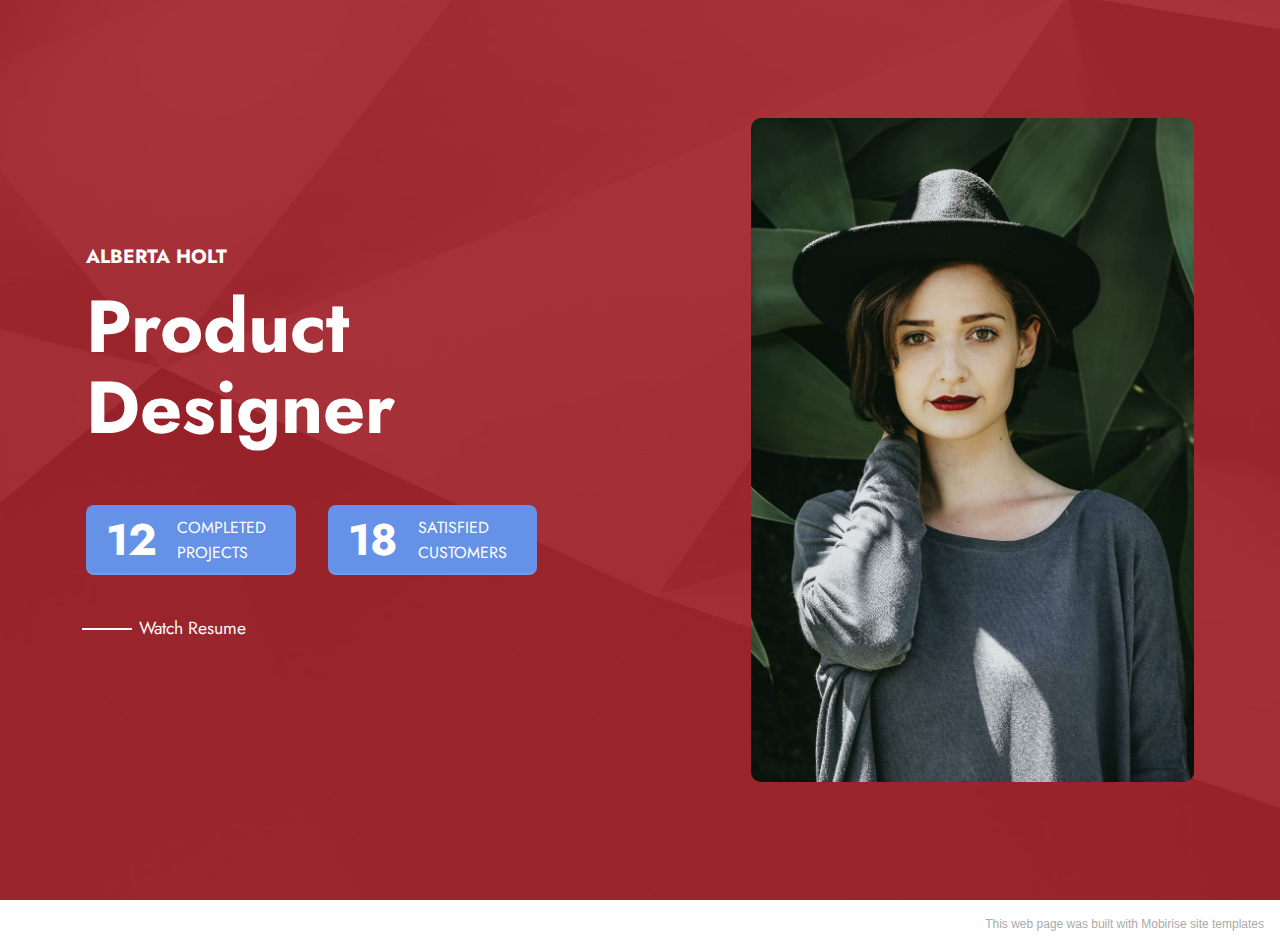
==== index.html @ bbb29922 "create github pages" ====
<!DOCTYPE html>
<html  >
<head>
  <!-- Site made with Mobirise Website Builder v5.5.8, https://mobirise.com -->
  <meta charset="UTF-8">
  <meta http-equiv="X-UA-Compatible" content="IE=edge">
  <meta name="generator" content="Mobirise v5.5.8, mobirise.com">
  <meta name="viewport" content="width=device-width, initial-scale=1, minimum-scale=1">
  <link rel="shortcut icon" href="assets/images/logo5.png" type="image/x-icon">
  <meta name="description" content="">
  
  
  <title>Overview</title>
  <link rel="stylesheet" href="assets/bootstrap/css/bootstrap.min.css">
  <link rel="stylesheet" href="assets/bootstrap/css/bootstrap-grid.min.css">
  <link rel="stylesheet" href="assets/bootstrap/css/bootstrap-reboot.min.css">
  <link rel="stylesheet" href="assets/theme/css/style.css">
  <link rel="preload" href="https://fonts.googleapis.com/css?family=Jost:100,200,300,400,500,600,700,800,900,100i,200i,300i,400i,500i,600i,700i,800i,900i&display=swap" as="style" onload="this.onload=null;this.rel='stylesheet'">
  <noscript><link rel="stylesheet" href="https://fonts.googleapis.com/css?family=Jost:100,200,300,400,500,600,700,800,900,100i,200i,300i,400i,500i,600i,700i,800i,900i&display=swap"></noscript>
  <link rel="preload" as="style" href="assets/mobirise/css/mbr-additional.css"><link rel="stylesheet" href="assets/mobirise/css/mbr-additional.css" type="text/css">
  
  
  
  

</head>
<body>
  
  <section data-bs-version="5.1" class="header1 cid-sUd265M8Ft mbr-fullscreen" id="header2-3">

    

    <div class="mbr-overlay" style="opacity: 0.8; background-color: rgb(154, 7, 18);"></div>

    <div class="container">
        <div class="row">
           
    
            <div class="col-12 col-sm-7">
                <h2 class="mbr-fonts-style mb-3 mbr-section-subtitle display-7"><strong>Alberta Holt</strong></h2>

                <h1 class="mbr-fonts-style mb-3 mbr-section-title display-1"><strong>Product<br>Designer</strong></h1>

                <div class="row">
                    <div class="col-9 col-lg-auto">
                        <div class="counter">
                            <p class="number mbr-text display-2"><strong>12</strong></p>
                            <p class="description mbr-text display-7">completed<br>projects</p>
                        </div>
                    </div>

                    <div class="col-12 col-lg-auto">
                        <div class="counter">
                            <p class="number mbr-text display-2" display-2=""><strong>18</strong></p>
                            <p class="description mbr-text display-4">Satisfied<br>customers</p>
                        </div>
                    </div>
                </div>

                <div class="row">
                    <div class="link mbr-link">                   
                        <p class="resume-link mbr-fonts-style display-4">
                            <span class="line"></span>
                            <a href="index.html" class="text-white">Watch Resume</a>
                        </p>
                    </div>
                </div>

            </div>
            

            <div class="col-12 col-md">
                <div>                    
                    <img class="w-100" src="assets/images/image1.jpg" alt="Mobirise">
                </div>
            </div>
        

        </div>
    </div>
</section><section style="background-color: #fff; font-family: -apple-system, BlinkMacSystemFont, 'Segoe UI', 'Roboto', 'Helvetica Neue', Arial, sans-serif; color:#aaa; font-size:12px; padding: 0; align-items: center; display: flex;"><a href="https://mobirise.site/z" style="flex: 1 1; height: 3rem; padding-left: 1rem;"></a><p style="flex: 0 0 auto; margin:0; padding-right:1rem;"><a href="https://mobirise.site/q" style="color:#aaa;">This web page</a> was built with Mobirise site templates</p></section><script src="assets/bootstrap/js/bootstrap.bundle.min.js"></script>  <script src="assets/smoothscroll/smooth-scroll.js"></script>  <script src="assets/ytplayer/index.js"></script>  <script src="assets/theme/js/script.js"></script>  
  
  

</body>
</html>
---- assets/theme/css/style.css ----
@charset "UTF-8";
section {
  background-color: #ffffff;
}

body {
  font-style: normal;
  line-height: 1.5;
  font-weight: 400;
  color: #232323;
  position: relative;
}

button {
  background-color: transparent;
  border-color: transparent;
}

section,
.container,
.container-fluid {
  position: relative;
  word-wrap: break-word;
}

a.mbr-iconfont:hover {
  text-decoration: none;
}

.article .lead p,
.article .lead ul,
.article .lead ol,
.article .lead pre,
.article .lead blockquote {
  margin-bottom: 0;
}

a {
  font-style: normal;
  font-weight: 400;
  cursor: pointer;
}
a, a:hover {
  text-decoration: none;
}

.mbr-section-title {
  font-style: normal;
  line-height: 1.3;
}

.mbr-section-subtitle {
  line-height: 1.3;
}

.mbr-text {
  font-style: normal;
  line-height: 1.7;
}

h1,
h2,
h3,
h4,
h5,
h6,
.display-1,
.display-2,
.display-4,
.display-5,
.display-7,
span,
p,
a {
  line-height: 1;
  word-break: break-word;
  word-wrap: break-word;
  font-weight: 400;
}

b,
strong {
  font-weight: bold;
}

input:-webkit-autofill, input:-webkit-autofill:hover, input:-webkit-autofill:focus, input:-webkit-autofill:active {
  transition-delay: 9999s;
  -webkit-transition-property: background-color, color;
  transition-property: background-color, color;
}

textarea[type=hidden] {
  display: none;
}

section {
  background-position: 50% 50%;
  background-repeat: no-repeat;
  background-size: cover;
}
section .mbr-background-video,
section .mbr-background-video-preview {
  position: absolute;
  bottom: 0;
  left: 0;
  right: 0;
  top: 0;
}

.hidden {
  visibility: hidden;
}

.mbr-z-index20 {
  z-index: 20;
}

/*! Base colors */
.mbr-white {
  color: #ffffff;
}

.mbr-black {
  color: #111111;
}

.mbr-bg-white {
  background-color: #ffffff;
}

.mbr-bg-black {
  background-color: #000000;
}

/*! Text-aligns */
.align-left {
  text-align: left;
}

.align-center {
  text-align: center;
}

.align-right {
  text-align: right;
}

/*! Font-weight  */
.mbr-light {
  font-weight: 300;
}

.mbr-regular {
  font-weight: 400;
}

.mbr-semibold {
  font-weight: 500;
}

.mbr-bold {
  font-weight: 700;
}

/*! Media  */
.media-content {
  flex-basis: 100%;
}

.media-container-row {
  display: flex;
  flex-direction: row;
  flex-wrap: wrap;
  justify-content: center;
  align-content: center;
  align-items: start;
}
.media-container-row .media-size-item {
  width: 400px;
}

.media-container-column {
  display: flex;
  flex-direction: column;
  flex-wrap: wrap;
  justify-content: center;
  align-content: center;
  align-items: stretch;
}
.media-container-column > * {
  width: 100%;
}

@media (min-width: 992px) {
  .media-container-row {
    flex-wrap: nowrap;
  }
}
figure {
  margin-bottom: 0;
  overflow: hidden;
}

figure[mbr-media-size] {
  transition: width 0.1s;
}

img,
iframe {
  display: block;
  width: 100%;
}

.card {
  background-color: transparent;
  border: none;
}

.card-box {
  width: 100%;
}

.card-img {
  text-align: center;
  flex-shrink: 0;
  -webkit-flex-shrink: 0;
}

.media {
  max-width: 100%;
  margin: 0 auto;
}

.mbr-figure {
  align-self: center;
}

.media-container > div {
  max-width: 100%;
}

.mbr-figure img,
.card-img img {
  width: 100%;
}

@media (max-width: 991px) {
  .media-size-item {
    width: auto !important;
  }

  .media {
    width: auto;
  }

  .mbr-figure {
    width: 100% !important;
  }
}
/*! Buttons */
.mbr-section-btn {
  margin-left: -0.6rem;
  margin-right: -0.6rem;
  font-size: 0;
}

.btn {
  font-weight: 600;
  border-width: 1px;
  font-style: normal;
  margin: 0.6rem 0.6rem;
  white-space: normal;
  transition: all 0.2s ease-in-out;
  display: inline-flex;
  align-items: center;
  justify-content: center;
  word-break: break-word;
}

.btn-sm {
  font-weight: 600;
  letter-spacing: 0px;
  transition: all 0.3s ease-in-out;
}

.btn-md {
  font-weight: 600;
  letter-spacing: 0px;
  transition: all 0.3s ease-in-out;
}

.btn-lg {
  font-weight: 600;
  letter-spacing: 0px;
  transition: all 0.3s ease-in-out;
}

.btn-form {
  margin: 0;
}
.btn-form:hover {
  cursor: pointer;
}

nav .mbr-section-btn {
  margin-left: 0rem;
  margin-right: 0rem;
}

/*! Btn icon margin */
.btn .mbr-iconfont,
.btn.btn-sm .mbr-iconfont {
  order: 1;
  cursor: pointer;
  margin-left: 0.5rem;
  vertical-align: sub;
}

.btn.btn-md .mbr-iconfont,
.btn.btn-md .mbr-iconfont {
  margin-left: 0.8rem;
}

.mbr-regular {
  font-weight: 400;
}

.mbr-semibold {
  font-weight: 500;
}

.mbr-bold {
  font-weight: 700;
}

[type=submit] {
  -webkit-appearance: none;
}

/*! Full-screen */
.mbr-fullscreen .mbr-overlay {
  min-height: 100vh;
}

.mbr-fullscreen {
  display: flex;
  display: -moz-flex;
  display: -ms-flex;
  display: -o-flex;
  align-items: center;
  min-height: 100vh;
  padding-top: 3rem;
  padding-bottom: 3rem;
}

/*! Map */
.map {
  height: 25rem;
  position: relative;
}
.map iframe {
  width: 100%;
  height: 100%;
}

/*! Scroll to top arrow */
.mbr-arrow-up {
  bottom: 25px;
  right: 90px;
  position: fixed;
  text-align: right;
  z-index: 5000;
  color: #ffffff;
  font-size: 22px;
}

.mbr-arrow-up a {
  background: rgba(0, 0, 0, 0.2);
  border-radius: 50%;
  color: #fff;
  display: inline-block;
  height: 60px;
  width: 60px;
  border: 2px solid #fff;
  outline-style: none !important;
  position: relative;
  text-decoration: none;
  transition: all 0.3s ease-in-out;
  cursor: pointer;
  text-align: center;
}
.mbr-arrow-up a:hover {
  background-color: rgba(0, 0, 0, 0.4);
}
.mbr-arrow-up a i {
  line-height: 60px;
}

.mbr-arrow-up-icon {
  display: block;
  color: #fff;
}

.mbr-arrow-up-icon::before {
  content: "›";
  display: inline-block;
  font-family: serif;
  font-size: 22px;
  line-height: 1;
  font-style: normal;
  position: relative;
  top: 6px;
  left: -4px;
  transform: rotate(-90deg);
}

/*! Arrow Down */
.mbr-arrow {
  position: absolute;
  bottom: 45px;
  left: 50%;
  width: 60px;
  height: 60px;
  cursor: pointer;
  background-color: rgba(80, 80, 80, 0.5);
  border-radius: 50%;
  transform: translateX(-50%);
}
@media (max-width: 767px) {
  .mbr-arrow {
    display: none;
  }
}
.mbr-arrow > a {
  display: inline-block;
  text-decoration: none;
  outline-style: none;
  -webkit-animation: arrowdown 1.7s ease-in-out infinite;
          animation: arrowdown 1.7s ease-in-out infinite;
  color: #ffffff;
}
.mbr-arrow > a > i {
  position: absolute;
  top: -2px;
  left: 15px;
  font-size: 2rem;
}

#scrollToTop a i::before {
  content: "";
  position: absolute;
  display: block;
  border-bottom: 2.5px solid #fff;
  border-left: 2.5px solid #fff;
  width: 27.8%;
  height: 27.8%;
  left: 50%;
  top: 51%;
  transform: translateY(-30%) translateX(-50%) rotate(135deg);
}

@keyframes arrowdown {
  0% {
    transform: translateY(0px);
  }
  50% {
    transform: translateY(-5px);
  }
  100% {
    transform: translateY(0px);
  }
}
@-webkit-keyframes arrowdown {
  0% {
    transform: translateY(0px);
  }
  50% {
    transform: translateY(-5px);
  }
  100% {
    transform: translateY(0px);
  }
}
@media (max-width: 500px) {
  .mbr-arrow-up {
    left: 0;
    right: 0;
    text-align: center;
  }
}
/*Gradients animation*/
@keyframes gradient-animation {
  from {
    background-position: 0% 100%;
    -webkit-animation-timing-function: ease-in-out;
            animation-timing-function: ease-in-out;
  }
  to {
    background-position: 100% 0%;
    -webkit-animation-timing-function: ease-in-out;
            animation-timing-function: ease-in-out;
  }
}
@-webkit-keyframes gradient-animation {
  from {
    background-position: 0% 100%;
    -webkit-animation-timing-function: ease-in-out;
            animation-timing-function: ease-in-out;
  }
  to {
    background-position: 100% 0%;
    -webkit-animation-timing-function: ease-in-out;
            animation-timing-function: ease-in-out;
  }
}
.bg-gradient {
  background-size: 200% 200%;
  animation: gradient-animation 5s infinite alternate;
  -webkit-animation: gradient-animation 5s infinite alternate;
}

.menu .navbar-brand {
  display: -webkit-flex;
}
.menu .navbar-brand span {
  display: flex;
  display: -webkit-flex;
}
.menu .navbar-brand .navbar-caption-wrap {
  display: -webkit-flex;
}
.menu .navbar-brand .navbar-logo img {
  display: -webkit-flex;
  width: auto;
}
@media (min-width: 768px) and (max-width: 991px) {
  .menu .navbar-toggleable-sm .navbar-nav {
    display: -ms-flexbox;
  }
}
@media (max-width: 991px) {
  .menu .navbar-collapse {
    max-height: 93.5vh;
  }
  .menu .navbar-collapse.show {
    overflow: auto;
  }
}
@media (min-width: 992px) {
  .menu .navbar-nav.nav-dropdown {
    display: -webkit-flex;
  }
  .menu .navbar-toggleable-sm .navbar-collapse {
    display: -webkit-flex !important;
  }
  .menu .collapsed .navbar-collapse {
    max-height: 93.5vh;
  }
  .menu .collapsed .navbar-collapse.show {
    overflow: auto;
  }
}
@media (max-width: 767px) {
  .menu .navbar-collapse {
    max-height: 80vh;
  }
}

.nav-link .mbr-iconfont {
  margin-right: 0.5rem;
}

.navbar {
  display: -webkit-flex;
  -webkit-flex-wrap: wrap;
  -webkit-align-items: center;
  -webkit-justify-content: space-between;
}

.navbar-collapse {
  -webkit-flex-basis: 100%;
  -webkit-flex-grow: 1;
  -webkit-align-items: center;
}

.nav-dropdown .link {
  padding: 0.667em 1.667em !important;
  margin: 0 !important;
}

.nav {
  display: -webkit-flex;
  -webkit-flex-wrap: wrap;
}

.row {
  display: -webkit-flex;
  -webkit-flex-wrap: wrap;
}

.justify-content-center {
  -webkit-justify-content: center;
}

.form-inline {
  display: -webkit-flex;
}

.card-wrapper {
  -webkit-flex: 1;
}

.carousel-control {
  z-index: 10;
  display: -webkit-flex;
}

.carousel-controls {
  display: -webkit-flex;
}

.media {
  display: -webkit-flex;
}

.form-group:focus {
  outline: none;
}

.jq-selectbox__select {
  padding: 7px 0;
  position: relative;
}

.jq-selectbox__dropdown {
  overflow: hidden;
  border-radius: 10px;
  position: absolute;
  top: 100%;
  left: 0 !important;
  width: 100% !important;
}

.jq-selectbox__trigger-arrow {
  right: 0;
  transform: translateY(-50%);
}

.jq-selectbox li {
  padding: 1.07em 0.5em;
}

input[type=range] {
  padding-left: 0 !important;
  padding-right: 0 !important;
}

.modal-dialog,
.modal-content {
  height: 100%;
}

.modal-dialog .carousel-inner {
  height: calc(100vh - 1.75rem);
}
@media (max-width: 575px) {
  .modal-dialog .carousel-inner {
    height: calc(100vh - 1rem);
  }
}

.carousel-item {
  text-align: center;
}

.carousel-item img {
  margin: auto;
}

.navbar-toggler {
  align-self: flex-start;
  padding: 0.25rem 0.75rem;
  font-size: 1.25rem;
  line-height: 1;
  background: transparent;
  border: 1px solid transparent;
  border-radius: 0.25rem;
}

.navbar-toggler:focus,
.navbar-toggler:hover {
  text-decoration: none;
  box-shadow: none;
}

.navbar-toggler-icon {
  display: inline-block;
  width: 1.5em;
  height: 1.5em;
  vertical-align: middle;
  content: "";
  background: no-repeat center center;
  background-size: 100% 100%;
}

.navbar-toggler-left {
  position: absolute;
  left: 1rem;
}

.navbar-toggler-right {
  position: absolute;
  right: 1rem;
}

.card-img {
  width: auto;
}

.menu .navbar.collapsed:not(.beta-menu) {
  flex-direction: column;
}

.carousel-item.active,
.carousel-item-next,
.carousel-item-prev {
  display: flex;
}

.note-air-layout .dropup .dropdown-menu,
.note-air-layout .navbar-fixed-bottom .dropdown .dropdown-menu {
  bottom: initial !important;
}

html,
body {
  height: auto;
  min-height: 100vh;
}

.dropup .dropdown-toggle::after {
  display: none;
}

.form-asterisk {
  font-family: initial;
  position: absolute;
  top: -2px;
  font-weight: normal;
}

.form-control-label {
  position: relative;
  cursor: pointer;
  margin-bottom: 0.357em;
  padding: 0;
}

.alert {
  color: #ffffff;
  border-radius: 0;
  border: 0;
  font-size: 1.1rem;
  line-height: 1.5;
  margin-bottom: 1.875rem;
  padding: 1.25rem;
  position: relative;
  text-align: center;
}
.alert.alert-form::after {
  background-color: inherit;
  bottom: -7px;
  content: "";
  display: block;
  height: 14px;
  left: 50%;
  margin-left: -7px;
  position: absolute;
  transform: rotate(45deg);
  width: 14px;
}

.form-control {
  background-color: #ffffff;
  background-clip: border-box;
  color: #232323;
  line-height: 1rem !important;
  height: auto;
  padding: 0.6rem 1.2rem;
  transition: border-color 0.25s ease 0s;
  border: 1px solid transparent !important;
  border-radius: 4px;
  box-shadow: rgba(0, 0, 0, 0.07) 0px 1px 1px 0px, rgba(0, 0, 0, 0.07) 0px 1px 3px 0px, rgba(0, 0, 0, 0.03) 0px 0px 0px 1px;
}
.form-active .form-control:invalid {
  border-color: red;
}

form .row {
  margin-left: -0.6rem;
  margin-right: -0.6rem;
}
form .row [class*=col] {
  padding-left: 0.6rem;
  padding-right: 0.6rem;
}

form .mbr-section-btn {
  margin: 0;
  padding-left: 0.6rem;
  padding-right: 0.6rem;
}

form .btn {
  display: flex;
  padding: 0.6rem 1.2rem;
  margin: 0;
}

form .form-check-input {
  margin-top: 0.5;
}

textarea.form-control {
  line-height: 1.5rem !important;
}

.form-group {
  margin-bottom: 1.2rem;
}

.form-control,
form .btn {
  min-height: 48px;
}

.gdpr-block label span.textGDPR input[name=gdpr] {
  top: 7px;
}

.form-control:focus {
  box-shadow: none;
}

:focus {
  outline: none;
}

.mbr-overlay {
  background-color: #000;
  bottom: 0;
  left: 0;
  opacity: 0.5;
  position: absolute;
  right: 0;
  top: 0;
  z-index: 0;
  pointer-events: none;
}

blockquote {
  font-style: italic;
  padding: 3rem;
  font-size: 1.09rem;
  position: relative;
  border-left: 3px solid;
}

ul,
ol,
pre,
blockquote {
  margin-bottom: 2.3125rem;
}

.mt-4 {
  margin-top: 2rem !important;
}

.mb-4 {
  margin-bottom: 2rem !important;
}

@media (min-width: 992px) {
  .container {
    padding-left: 16px;
    padding-right: 16px;
  }

  .row {
    margin-left: -16px;
    margin-right: -16px;
  }
  .row > [class*=col] {
    padding-left: 16px;
    padding-right: 16px;
  }
}
@media (min-width: 768px) {
  .container-fluid {
    padding-left: 32px;
    padding-right: 32px;
  }
}
@media (min-width: 768px) and (max-width: 991px) {
  .mbr-container {
    padding-left: 32px;
    padding-right: 32px;
  }
}
@media (max-width: 767px) {
  .mbr-container {
    padding-left: 16px;
    padding-right: 16px;
  }
}
.card-wrapper,
.item-wrapper {
  overflow: hidden;
}

.app-video-wrapper > img {
  opacity: 1;
}

.item {
  position: relative;
}

.dropdown-menu .dropdown-menu {
  left: 100%;
}

.dropdown-item + .dropdown-menu {
  display: none;
}

.dropdown-item:hover + .dropdown-menu,
.dropdown-menu:hover {
  display: block;
}

@media (min-aspect-ratio: 16/9) {
  .mbr-video-foreground {
    height: 300% !important;
    top: -100% !important;
  }
}
@media (max-aspect-ratio: 16/9) {
  .mbr-video-foreground {
    width: 300% !important;
    left: -100% !important;
  }
}.engine {
	position: absolute;
	text-indent: -2400px;
	text-align: center;
	padding: 0;
	top: 0;
	left: -2400px;
}
---- assets/mobirise/css/mbr-additional.css ----
body {
  font-family: Jost;
}
.display-1 {
  font-family: 'Jost', sans-serif;
  font-size: 4.6rem;
  line-height: 1.1;
}
.display-1 > .mbr-iconfont {
  font-size: 5.75rem;
}
.display-2 {
  font-family: 'Jost', sans-serif;
  font-size: 3rem;
  line-height: 1.1;
}
.display-2 > .mbr-iconfont {
  font-size: 3.75rem;
}
.display-4 {
  font-family: 'Jost', sans-serif;
  font-size: 1.1rem;
  line-height: 1.5;
}
.display-4 > .mbr-iconfont {
  font-size: 1.375rem;
}
.display-5 {
  font-family: 'Jost', sans-serif;
  font-size: 2rem;
  line-height: 1.5;
}
.display-5 > .mbr-iconfont {
  font-size: 2.5rem;
}
.display-7 {
  font-family: 'Jost', sans-serif;
  font-size: 1.2rem;
  line-height: 1.5;
}
.display-7 > .mbr-iconfont {
  font-size: 1.5rem;
}
/* ---- Fluid typography for mobile devices ---- */
/* 1.4 - font scale ratio ( bootstrap == 1.42857 ) */
/* 100vw - current viewport width */
/* (48 - 20)  48 == 48rem == 768px, 20 == 20rem == 320px(minimal supported viewport) */
/* 0.65 - min scale variable, may vary */
@media (max-width: 992px) {
  .display-1 {
    font-size: 3.68rem;
  }
}
@media (max-width: 768px) {
  .display-1 {
    font-size: 3.22rem;
    font-size: calc( 2.26rem + (4.6 - 2.26) * ((100vw - 20rem) / (48 - 20)));
    line-height: calc( 1.1 * (2.26rem + (4.6 - 2.26) * ((100vw - 20rem) / (48 - 20))));
  }
  .display-2 {
    font-size: 2.4rem;
    font-size: calc( 1.7rem + (3 - 1.7) * ((100vw - 20rem) / (48 - 20)));
    line-height: calc( 1.3 * (1.7rem + (3 - 1.7) * ((100vw - 20rem) / (48 - 20))));
  }
  .display-4 {
    font-size: 0.88rem;
    font-size: calc( 1.0350000000000001rem + (1.1 - 1.0350000000000001) * ((100vw - 20rem) / (48 - 20)));
    line-height: calc( 1.4 * (1.0350000000000001rem + (1.1 - 1.0350000000000001) * ((100vw - 20rem) / (48 - 20))));
  }
  .display-5 {
    font-size: 1.6rem;
    font-size: calc( 1.35rem + (2 - 1.35) * ((100vw - 20rem) / (48 - 20)));
    line-height: calc( 1.4 * (1.35rem + (2 - 1.35) * ((100vw - 20rem) / (48 - 20))));
  }
  .display-7 {
    font-size: 0.96rem;
    font-size: calc( 1.07rem + (1.2 - 1.07) * ((100vw - 20rem) / (48 - 20)));
    line-height: calc( 1.4 * (1.07rem + (1.2 - 1.07) * ((100vw - 20rem) / (48 - 20))));
  }
}
/* Buttons */
.btn {
  padding: 0.6rem 1.2rem;
  border-radius: 4px;
}
.btn-sm {
  padding: 0.6rem 1.2rem;
  border-radius: 4px;
}
.btn-md {
  padding: 0.6rem 1.2rem;
  border-radius: 4px;
}
.btn-lg {
  padding: 1rem 2.6rem;
  border-radius: 4px;
}
.bg-primary {
  background-color: #6592e6 !important;
}
.bg-success {
  background-color: #40b0bf !important;
}
.bg-info {
  background-color: #47b5ed !important;
}
.bg-warning {
  background-color: #ffe161 !important;
}
.bg-danger {
  background-color: #ff9966 !important;
}
.btn-primary,
.btn-primary:active {
  background-color: #6592e6 !important;
  border-color: #6592e6 !important;
  color: #ffffff !important;
  box-shadow: 0 2px 2px 0 rgba(0, 0, 0, 0.2);
}
.btn-primary:hover,
.btn-primary:focus,
.btn-primary.focus,
.btn-primary.active {
  color: #ffffff !important;
  background-color: #2260d2 !important;
  border-color: #2260d2 !important;
  box-shadow: 0 2px 5px 0 rgba(0, 0, 0, 0.2);
}
.btn-primary.disabled,
.btn-primary:disabled {
  color: #ffffff !important;
  background-color: #2260d2 !important;
  border-color: #2260d2 !important;
}
.btn-secondary,
.btn-secondary:active {
  background-color: #ff6666 !important;
  border-color: #ff6666 !important;
  color: #ffffff !important;
  box-shadow: 0 2px 2px 0 rgba(0, 0, 0, 0.2);
}
.btn-secondary:hover,
.btn-secondary:focus,
.btn-secondary.focus,
.btn-secondary.active {
  color: #ffffff !important;
  background-color: #ff0f0f !important;
  border-color: #ff0f0f !important;
  box-shadow: 0 2px 5px 0 rgba(0, 0, 0, 0.2);
}
.btn-secondary.disabled,
.btn-secondary:disabled {
  color: #ffffff !important;
  background-color: #ff0f0f !important;
  border-color: #ff0f0f !important;
}
.btn-info,
.btn-info:active {
  background-color: #47b5ed !important;
  border-color: #47b5ed !important;
  color: #ffffff !important;
  box-shadow: 0 2px 2px 0 rgba(0, 0, 0, 0.2);
}
.btn-info:hover,
.btn-info:focus,
.btn-info.focus,
.btn-info.active {
  color: #ffffff !important;
  background-color: #148cca !important;
  border-color: #148cca !important;
  box-shadow: 0 2px 5px 0 rgba(0, 0, 0, 0.2);
}
.btn-info.disabled,
.btn-info:disabled {
  color: #ffffff !important;
  background-color: #148cca !important;
  border-color: #148cca !important;
}
.btn-success,
.btn-success:active {
  background-color: #40b0bf !important;
  border-color: #40b0bf !important;
  color: #ffffff !important;
  box-shadow: 0 2px 2px 0 rgba(0, 0, 0, 0.2);
}
.btn-success:hover,
.btn-success:focus,
.btn-success.focus,
.btn-success.active {
  color: #ffffff !important;
  background-color: #2a747e !important;
  border-color: #2a747e !important;
  box-shadow: 0 2px 5px 0 rgba(0, 0, 0, 0.2);
}
.btn-success.disabled,
.btn-success:disabled {
  color: #ffffff !important;
  background-color: #2a747e !important;
  border-color: #2a747e !important;
}
.btn-warning,
.btn-warning:active {
  background-color: #ffe161 !important;
  border-color: #ffe161 !important;
  color: #614f00 !important;
  box-shadow: 0 2px 2px 0 rgba(0, 0, 0, 0.2);
}
.btn-warning:hover,
.btn-warning:focus,
.btn-warning.focus,
.btn-warning.active {
  color: #0a0800 !important;
  background-color: #ffd10a !important;
  border-color: #ffd10a !important;
  box-shadow: 0 2px 5px 0 rgba(0, 0, 0, 0.2);
}
.btn-warning.disabled,
.btn-warning:disabled {
  color: #614f00 !important;
  background-color: #ffd10a !important;
  border-color: #ffd10a !important;
}
.btn-danger,
.btn-danger:active {
  background-color: #ff9966 !important;
  border-color: #ff9966 !important;
  color: #ffffff !important;
  box-shadow: 0 2px 2px 0 rgba(0, 0, 0, 0.2);
}
.btn-danger:hover,
.btn-danger:focus,
.btn-danger.focus,
.btn-danger.active {
  color: #ffffff !important;
  background-color: #ff5f0f !important;
  border-color: #ff5f0f !important;
  box-shadow: 0 2px 5px 0 rgba(0, 0, 0, 0.2);
}
.btn-danger.disabled,
.btn-danger:disabled {
  color: #ffffff !important;
  background-color: #ff5f0f !important;
  border-color: #ff5f0f !important;
}
.btn-white,
.btn-white:active {
  background-color: #fafafa !important;
  border-color: #fafafa !important;
  color: #7a7a7a !important;
  box-shadow: 0 2px 2px 0 rgba(0, 0, 0, 0.2);
}
.btn-white:hover,
.btn-white:focus,
.btn-white.focus,
.btn-white.active {
  color: #4f4f4f !important;
  background-color: #cfcfcf !important;
  border-color: #cfcfcf !important;
  box-shadow: 0 2px 5px 0 rgba(0, 0, 0, 0.2);
}
.btn-white.disabled,
.btn-white:disabled {
  color: #7a7a7a !important;
  background-color: #cfcfcf !important;
  border-color: #cfcfcf !important;
}
.btn-black,
.btn-black:active {
  background-color: #232323 !important;
  border-color: #232323 !important;
  color: #ffffff !important;
  box-shadow: 0 2px 2px 0 rgba(0, 0, 0, 0.2);
}
.btn-black:hover,
.btn-black:focus,
.btn-black.focus,
.btn-black.active {
  color: #ffffff !important;
  background-color: #000000 !important;
  border-color: #000000 !important;
  box-shadow: 0 2px 5px 0 rgba(0, 0, 0, 0.2);
}
.btn-black.disabled,
.btn-black:disabled {
  color: #ffffff !important;
  background-color: #000000 !important;
  border-color: #000000 !important;
}
.btn-primary-outline,
.btn-primary-outline:active {
  background-color: transparent !important;
  border-color: transparent;
  color: #6592e6;
}
.btn-primary-outline:hover,
.btn-primary-outline:focus,
.btn-primary-outline.focus,
.btn-primary-outline.active {
  color: #2260d2 !important;
  background-color: transparent!important;
  border-color: transparent!important;
  box-shadow: none!important;
}
.btn-primary-outline.disabled,
.btn-primary-outline:disabled {
  color: #ffffff !important;
  background-color: #6592e6 !important;
  border-color: #6592e6 !important;
}
.btn-secondary-outline,
.btn-secondary-outline:active {
  background-color: transparent !important;
  border-color: transparent;
  color: #ff6666;
}
.btn-secondary-outline:hover,
.btn-secondary-outline:focus,
.btn-secondary-outline.focus,
.btn-secondary-outline.active {
  color: #ff0f0f !important;
  background-color: transparent!important;
  border-color: transparent!important;
  box-shadow: none!important;
}
.btn-secondary-outline.disabled,
.btn-secondary-outline:disabled {
  color: #ffffff !important;
  background-color: #ff6666 !important;
  border-color: #ff6666 !important;
}
.btn-info-outline,
.btn-info-outline:active {
  background-color: transparent !important;
  border-color: transparent;
  color: #47b5ed;
}
.btn-info-outline:hover,
.btn-info-outline:focus,
.btn-info-outline.focus,
.btn-info-outline.active {
  color: #148cca !important;
  background-color: transparent!important;
  border-color: transparent!important;
  box-shadow: none!important;
}
.btn-info-outline.disabled,
.btn-info-outline:disabled {
  color: #ffffff !important;
  background-color: #47b5ed !important;
  border-color: #47b5ed !important;
}
.btn-success-outline,
.btn-success-outline:active {
  background-color: transparent !important;
  border-color: transparent;
  color: #40b0bf;
}
.btn-success-outline:hover,
.btn-success-outline:focus,
.btn-success-outline.focus,
.btn-success-outline.active {
  color: #2a747e !important;
  background-color: transparent!important;
  border-color: transparent!important;
  box-shadow: none!important;
}
.btn-success-outline.disabled,
.btn-success-outline:disabled {
  color: #ffffff !important;
  background-color: #40b0bf !important;
  border-color: #40b0bf !important;
}
.btn-warning-outline,
.btn-warning-outline:active {
  background-color: transparent !important;
  border-color: transparent;
  color: #ffe161;
}
.btn-warning-outline:hover,
.btn-warning-outline:focus,
.btn-warning-outline.focus,
.btn-warning-outline.active {
  color: #ffd10a !important;
  background-color: transparent!important;
  border-color: transparent!important;
  box-shadow: none!important;
}
.btn-warning-outline.disabled,
.btn-warning-outline:disabled {
  color: #614f00 !important;
  background-color: #ffe161 !important;
  border-color: #ffe161 !important;
}
.btn-danger-outline,
.btn-danger-outline:active {
  background-color: transparent !important;
  border-color: transparent;
  color: #ff9966;
}
.btn-danger-outline:hover,
.btn-danger-outline:focus,
.btn-danger-outline.focus,
.btn-danger-outline.active {
  color: #ff5f0f !important;
  background-color: transparent!important;
  border-color: transparent!important;
  box-shadow: none!important;
}
.btn-danger-outline.disabled,
.btn-danger-outline:disabled {
  color: #ffffff !important;
  background-color: #ff9966 !important;
  border-color: #ff9966 !important;
}
.btn-black-outline,
.btn-black-outline:active {
  background-color: transparent !important;
  border-color: transparent;
  color: #232323;
}
.btn-black-outline:hover,
.btn-black-outline:focus,
.btn-black-outline.focus,
.btn-black-outline.active {
  color: #000000 !important;
  background-color: transparent!important;
  border-color: transparent!important;
  box-shadow: none!important;
}
.btn-black-outline.disabled,
.btn-black-outline:disabled {
  color: #ffffff !important;
  background-color: #232323 !important;
  border-color: #232323 !important;
}
.btn-white-outline,
.btn-white-outline:active {
  background-color: transparent !important;
  border-color: transparent;
  color: #fafafa;
}
.btn-white-outline:hover,
.btn-white-outline:focus,
.btn-white-outline.focus,
.btn-white-outline.active {
  color: #cfcfcf !important;
  background-color: transparent!important;
  border-color: transparent!important;
  box-shadow: none!important;
}
.btn-white-outline.disabled,
.btn-white-outline:disabled {
  color: #7a7a7a !important;
  background-color: #fafafa !important;
  border-color: #fafafa !important;
}
.text-primary {
  color: #6592e6 !important;
}
.text-secondary {
  color: #ff6666 !important;
}
.text-success {
  color: #40b0bf !important;
}
.text-info {
  color: #47b5ed !important;
}
.text-warning {
  color: #ffe161 !important;
}
.text-danger {
  color: #ff9966 !important;
}
.text-white {
  color: #fafafa !important;
}
.text-black {
  color: #232323 !important;
}
a.text-primary:hover,
a.text-primary:focus,
a.text-primary.active {
  color: #205ac5 !important;
}
a.text-secondary:hover,
a.text-secondary:focus,
a.text-secondary.active {
  color: #ff0000 !important;
}
a.text-success:hover,
a.text-success:focus,
a.text-success.active {
  color: #266a73 !important;
}
a.text-info:hover,
a.text-info:focus,
a.text-info.active {
  color: #1283bc !important;
}
a.text-warning:hover,
a.text-warning:focus,
a.text-warning.active {
  color: #facb00 !important;
}
a.text-danger:hover,
a.text-danger:focus,
a.text-danger.active {
  color: #ff5500 !important;
}
a.text-white:hover,
a.text-white:focus,
a.text-white.active {
  color: #c7c7c7 !important;
}
a.text-black:hover,
a.text-black:focus,
a.text-black.active {
  color: #000000 !important;
}
a[class*="text-"]:not(.nav-link):not(.dropdown-item):not([role]):not(.navbar-caption) {
  position: relative;
  background-image: transparent;
  background-size: 10000px 2px;
  background-repeat: no-repeat;
  background-position: 0px 1.2em;
  background-position: -10000px 1.2em;
}
a[class*="text-"]:not(.nav-link):not(.dropdown-item):not([role]):not(.navbar-caption):hover {
  transition: background-position 2s ease-in-out;
  background-image: linear-gradient(currentColor 50%, currentColor 50%);
  background-position: 0px 1.2em;
}
.nav-tabs .nav-link.active {
  color: #6592e6;
}
.nav-tabs .nav-link:not(.active) {
  color: #232323;
}
.alert-success {
  background-color: #70c770;
}
.alert-info {
  background-color: #47b5ed;
}
.alert-warning {
  background-color: #ffe161;
}
.alert-danger {
  background-color: #ff9966;
}
.mbr-gallery-filter li.active .btn {
  background-color: #6592e6;
  border-color: #6592e6;
  color: #ffffff;
}
.mbr-gallery-filter li.active .btn:focus {
  box-shadow: none;
}
a,
a:hover {
  color: #6592e6;
}
.mbr-plan-header.bg-primary .mbr-plan-subtitle,
.mbr-plan-header.bg-primary .mbr-plan-price-desc {
  color: #ffffff;
}
.mbr-plan-header.bg-success .mbr-plan-subtitle,
.mbr-plan-header.bg-success .mbr-plan-price-desc {
  color: #a0d8df;
}
.mbr-plan-header.bg-info .mbr-plan-subtitle,
.mbr-plan-header.bg-info .mbr-plan-price-desc {
  color: #ffffff;
}
.mbr-plan-header.bg-warning .mbr-plan-subtitle,
.mbr-plan-header.bg-warning .mbr-plan-price-desc {
  color: #ffffff;
}
.mbr-plan-header.bg-danger .mbr-plan-subtitle,
.mbr-plan-header.bg-danger .mbr-plan-price-desc {
  color: #ffffff;
}
/* Scroll to top button*/
.scrollToTop_wraper {
  display: none;
}
.form-control {
  font-family: 'Jost', sans-serif;
  font-size: 1.1rem;
  line-height: 1.5;
  font-weight: 400;
}
.form-control > .mbr-iconfont {
  font-size: 1.375rem;
}
.form-control:hover,
.form-control:focus {
  box-shadow: rgba(0, 0, 0, 0.07) 0px 1px 1px 0px, rgba(0, 0, 0, 0.07) 0px 1px 3px 0px, rgba(0, 0, 0, 0.03) 0px 0px 0px 1px;
  border-color: #6592e6 !important;
}
.form-control:-webkit-input-placeholder {
  font-family: 'Jost', sans-serif;
  font-size: 1.1rem;
  line-height: 1.5;
  font-weight: 400;
}
.form-control:-webkit-input-placeholder > .mbr-iconfont {
  font-size: 1.375rem;
}
blockquote {
  border-color: #6592e6;
}
/* Forms */
.jq-selectbox li:hover,
.jq-selectbox li.selected {
  background-color: #6592e6;
  color: #ffffff;
}
.jq-number__spin {
  transition: 0.25s ease;
}
.jq-number__spin:hover {
  border-color: #6592e6;
}
.jq-selectbox .jq-selectbox__trigger-arrow,
.jq-number__spin.minus:after,
.jq-number__spin.plus:after {
  transition: 0.4s;
  border-top-color: #353535;
  border-bottom-color: #353535;
}
.jq-selectbox:hover .jq-selectbox__trigger-arrow,
.jq-number__spin.minus:hover:after,
.jq-number__spin.plus:hover:after {
  border-top-color: #6592e6;
  border-bottom-color: #6592e6;
}
.xdsoft_datetimepicker .xdsoft_calendar td.xdsoft_default,
.xdsoft_datetimepicker .xdsoft_calendar td.xdsoft_current,
.xdsoft_datetimepicker .xdsoft_timepicker .xdsoft_time_box > div > div.xdsoft_current {
  color: #ffffff !important;
  background-color: #6592e6 !important;
  box-shadow: none !important;
}
.xdsoft_datetimepicker .xdsoft_calendar td:hover,
.xdsoft_datetimepicker .xdsoft_timepicker .xdsoft_time_box > div > div:hover {
  color: #000000 !important;
  background: #ff6666 !important;
  box-shadow: none !important;
}
.lazy-bg {
  background-image: none !important;
}
.lazy-placeholder:not(section),
.lazy-none {
  display: block;
  position: relative;
  padding-bottom: 56.25%;
  width: 100%;
  height: auto;
}
iframe.lazy-placeholder,
.lazy-placeholder:after {
  content: '';
  position: absolute;
  width: 200px;
  height: 200px;
  background: transparent no-repeat center;
  background-size: contain;
  top: 50%;
  left: 50%;
  transform: translateX(-50%) translateY(-50%);
  background-image: url("data:image/svg+xml;charset=UTF-8,%3csvg width='32' height='32' viewBox='0 0 64 64' xmlns='http://www.w3.org/2000/svg' stroke='%236592e6' %3e%3cg fill='none' fill-rule='evenodd'%3e%3cg transform='translate(16 16)' stroke-width='2'%3e%3ccircle stroke-opacity='.5' cx='16' cy='16' r='16'/%3e%3cpath d='M32 16c0-9.94-8.06-16-16-16'%3e%3canimateTransform attributeName='transform' type='rotate' from='0 16 16' to='360 16 16' dur='1s' repeatCount='indefinite'/%3e%3c/path%3e%3c/g%3e%3c/g%3e%3c/svg%3e");
}
section.lazy-placeholder:after {
  opacity: 0.5;
}
body {
  overflow-x: hidden;
}
a {
  transition: color 0.6s;
}
.cid-sUd265M8Ft {
  background-image: url("../../../assets/images/background19.jpg");
}
.cid-sUd265M8Ft .mbr-section-subtitle {
  color: #fff;
  text-transform: uppercase;
}
.cid-sUd265M8Ft .mbr-section-title {
  color: #fff;
  margin-bottom: 40px;
}
.cid-sUd265M8Ft .counter {
  color: #fff;
  display: inline-flex;
  background-color: #6592e6;
  margin-top: 40px;
  margin-bottom: 0px;
  align-items: center;
  box-sizing: border-box;
  border-radius: 8px;
  padding-bottom: 10px;
  padding-left: 20px;
  padding-right: 30px;
  padding-top: 10px;
  text-align: left;
  text-size-adjust: 100%;
  text-transform: none;
  box-shadow: rgba(255, 255, 255, 0.1) 0px -2px 0px 0px inset;
  width: 100%;
}
.cid-sUd265M8Ft .number {
  padding-right: 20px;
  margin-bottom: 0px;
  font-size: 2.75rem;
  line-height: 50px;
}
.cid-sUd265M8Ft .description {
  margin-bottom: 0px;
  text-transform: uppercase;
  font-size: 16px;
  line-height: 25px;
}
.cid-sUd265M8Ft .link {
  display: inline-block;
}
.cid-sUd265M8Ft .resume-link {
  display: inline-block;
  margin-top: 40px;
  color: #fff;
}
.cid-sUd265M8Ft a::before {
  content: "";
  display: inline-block;
  width: 50px;
  height: 2px;
  margin-top: -3px;
  background-color: currentColor;
  transition-property: width;
  transition-timing-function: cubic-bezier(0.46, 0.03, 0.52, 0.96);
  vertical-align: middle;
  margin-right: 7px;
  transition-delay: 0s;
  transition-duration: 0.3s;
}
.cid-sUd265M8Ft .link:hover a::before {
  width: 30px;
}
.cid-sUd265M8Ft .row {
  align-items: center;
}
@media (max-width: 576px) {
  .cid-sUd265M8Ft .counter {
    margin-top: 20px;
  }
  .cid-sUd265M8Ft .resume-link {
    margin-top: 20px;
  }
}
.cid-sUd265M8Ft img {
  border-radius: 10px;
}
.cid-sUd265M8Ft .mbr-text,
.cid-sUd265M8Ft .align {
  text-align: left;
}
.cid-sUdgHITyT3 {
  padding-top: 0px;
  padding-bottom: 0px;
  background-color: #ffffff;
}
.cid-sUdgHITyT3 .card-wrapper {
  overflow: hidden;
  height: 100%;
  color: #444444;
  padding: 0;
}
.cid-sUdgHITyT3 .line-wrap {
  display: inline-block;
  width: 100%;
}
.cid-sUdgHITyT3 .line {
  display: inline-block;
  width: 100px;
  height: 4px;
  background-color: #0a1c44;
  margin-top: 0.5rem;
  margin-bottom: 2rem;
}
.cid-sUdgHITyT3 .mbr-section-btn {
  margin-top: 0.5rem;
}
.cid-sUdgHITyT3 .btn {
  margin: 0!important;
  transition: all 0.3s;
  opacity: 0;
}
.cid-sUdgHITyT3 .card {
  padding: 0!important;
  margin: 0;
  overflow: hidden;
  border-radius: 0 !important;
}
.cid-sUdgHITyT3 .card:hover .card-box {
  bottom: 0;
}
.cid-sUdgHITyT3 .card:hover .btn {
  opacity: 1;
}
.cid-sUdgHITyT3 .card-title {
  color: #ffffff;
  margin: 0;
  text-align: left;
}
.cid-sUdgHITyT3 .card-img {
  overflow: hidden!important;
  position: relative;
  border-radius: 0px;
}
.cid-sUdgHITyT3 .card-img:before {
  content: '';
  display: block;
  position: absolute;
  top: 0;
  left: 0;
  height: 100%;
  width: 100%;
  transition: all 0.3s;
  background: #232323;
  opacity: 0.3;
  z-index: 1;
  pointer-events: none;
}
.cid-sUdgHITyT3 .card-box {
  position: absolute;
  padding: 1.5rem 1.5rem;
  bottom: -70px;
  transition: all 0.3s;
  width: 100%;
  left: 0;
  z-index: 2;
}
.cid-sUdgHITyT3 .mbr-section-title,
.cid-sUdgHITyT3 .line-wrap {
  text-align: center;
}
.cid-sUdgHITyT3 .card-box > p,
.cid-sUdgHITyT3 .mbr-section-btn {
  text-align: left;
  color: #ffffff;
}
@media (max-width: 576px) {
  .cid-sUdgHITyT3 .card-box {
    bottom: 0;
  }
  .cid-sUdgHITyT3 .btn {
    opacity: 1;
  }
}
---- assets/mobirise/css/mbr-additional.css ----
body {
  font-family: Jost;
}
.display-1 {
  font-family: 'Jost', sans-serif;
  font-size: 4.6rem;
  line-height: 1.1;
}
.display-1 > .mbr-iconfont {
  font-size: 5.75rem;
}
.display-2 {
  font-family: 'Jost', sans-serif;
  font-size: 3rem;
  line-height: 1.1;
}
.display-2 > .mbr-iconfont {
  font-size: 3.75rem;
}
.display-4 {
  font-family: 'Jost', sans-serif;
  font-size: 1.1rem;
  line-height: 1.5;
}
.display-4 > .mbr-iconfont {
  font-size: 1.375rem;
}
.display-5 {
  font-family: 'Jost', sans-serif;
  font-size: 2rem;
  line-height: 1.5;
}
.display-5 > .mbr-iconfont {
  font-size: 2.5rem;
}
.display-7 {
  font-family: 'Jost', sans-serif;
  font-size: 1.2rem;
  line-height: 1.5;
}
.display-7 > .mbr-iconfont {
  font-size: 1.5rem;
}
/* ---- Fluid typography for mobile devices ---- */
/* 1.4 - font scale ratio ( bootstrap == 1.42857 ) */
/* 100vw - current viewport width */
/* (48 - 20)  48 == 48rem == 768px, 20 == 20rem == 320px(minimal supported viewport) */
/* 0.65 - min scale variable, may vary */
@media (max-width: 992px) {
  .display-1 {
    font-size: 3.68rem;
  }
}
@media (max-width: 768px) {
  .display-1 {
    font-size: 3.22rem;
    font-size: calc( 2.26rem + (4.6 - 2.26) * ((100vw - 20rem) / (48 - 20)));
    line-height: calc( 1.1 * (2.26rem + (4.6 - 2.26) * ((100vw - 20rem) / (48 - 20))));
  }
  .display-2 {
    font-size: 2.4rem;
    font-size: calc( 1.7rem + (3 - 1.7) * ((100vw - 20rem) / (48 - 20)));
    line-height: calc( 1.3 * (1.7rem + (3 - 1.7) * ((100vw - 20rem) / (48 - 20))));
  }
  .display-4 {
    font-size: 0.88rem;
    font-size: calc( 1.0350000000000001rem + (1.1 - 1.0350000000000001) * ((100vw - 20rem) / (48 - 20)));
    line-height: calc( 1.4 * (1.0350000000000001rem + (1.1 - 1.0350000000000001) * ((100vw - 20rem) / (48 - 20))));
  }
  .display-5 {
    font-size: 1.6rem;
    font-size: calc( 1.35rem + (2 - 1.35) * ((100vw - 20rem) / (48 - 20)));
    line-height: calc( 1.4 * (1.35rem + (2 - 1.35) * ((100vw - 20rem) / (48 - 20))));
  }
  .display-7 {
    font-size: 0.96rem;
    font-size: calc( 1.07rem + (1.2 - 1.07) * ((100vw - 20rem) / (48 - 20)));
    line-height: calc( 1.4 * (1.07rem + (1.2 - 1.07) * ((100vw - 20rem) / (48 - 20))));
  }
}
/* Buttons */
.btn {
  padding: 0.6rem 1.2rem;
  border-radius: 4px;
}
.btn-sm {
  padding: 0.6rem 1.2rem;
  border-radius: 4px;
}
.btn-md {
  padding: 0.6rem 1.2rem;
  border-radius: 4px;
}
.btn-lg {
  padding: 1rem 2.6rem;
  border-radius: 4px;
}
.bg-primary {
  background-color: #6592e6 !important;
}
.bg-success {
  background-color: #40b0bf !important;
}
.bg-info {
  background-color: #47b5ed !important;
}
.bg-warning {
  background-color: #ffe161 !important;
}
.bg-danger {
  background-color: #ff9966 !important;
}
.btn-primary,
.btn-primary:active {
  background-color: #6592e6 !important;
  border-color: #6592e6 !important;
  color: #ffffff !important;
  box-shadow: 0 2px 2px 0 rgba(0, 0, 0, 0.2);
}
.btn-primary:hover,
.btn-primary:focus,
.btn-primary.focus,
.btn-primary.active {
  color: #ffffff !important;
  background-color: #2260d2 !important;
  border-color: #2260d2 !important;
  box-shadow: 0 2px 5px 0 rgba(0, 0, 0, 0.2);
}
.btn-primary.disabled,
.btn-primary:disabled {
  color: #ffffff !important;
  background-color: #2260d2 !important;
  border-color: #2260d2 !important;
}
.btn-secondary,
.btn-secondary:active {
  background-color: #ff6666 !important;
  border-color: #ff6666 !important;
  color: #ffffff !important;
  box-shadow: 0 2px 2px 0 rgba(0, 0, 0, 0.2);
}
.btn-secondary:hover,
.btn-secondary:focus,
.btn-secondary.focus,
.btn-secondary.active {
  color: #ffffff !important;
  background-color: #ff0f0f !important;
  border-color: #ff0f0f !important;
  box-shadow: 0 2px 5px 0 rgba(0, 0, 0, 0.2);
}
.btn-secondary.disabled,
.btn-secondary:disabled {
  color: #ffffff !important;
  background-color: #ff0f0f !important;
  border-color: #ff0f0f !important;
}
.btn-info,
.btn-info:active {
  background-color: #47b5ed !important;
  border-color: #47b5ed !important;
  color: #ffffff !important;
  box-shadow: 0 2px 2px 0 rgba(0, 0, 0, 0.2);
}
.btn-info:hover,
.btn-info:focus,
.btn-info.focus,
.btn-info.active {
  color: #ffffff !important;
  background-color: #148cca !important;
  border-color: #148cca !important;
  box-shadow: 0 2px 5px 0 rgba(0, 0, 0, 0.2);
}
.btn-info.disabled,
.btn-info:disabled {
  color: #ffffff !important;
  background-color: #148cca !important;
  border-color: #148cca !important;
}
.btn-success,
.btn-success:active {
  background-color: #40b0bf !important;
  border-color: #40b0bf !important;
  color: #ffffff !important;
  box-shadow: 0 2px 2px 0 rgba(0, 0, 0, 0.2);
}
.btn-success:hover,
.btn-success:focus,
.btn-success.focus,
.btn-success.active {
  color: #ffffff !important;
  background-color: #2a747e !important;
  border-color: #2a747e !important;
  box-shadow: 0 2px 5px 0 rgba(0, 0, 0, 0.2);
}
.btn-success.disabled,
.btn-success:disabled {
  color: #ffffff !important;
  background-color: #2a747e !important;
  border-color: #2a747e !important;
}
.btn-warning,
.btn-warning:active {
  background-color: #ffe161 !important;
  border-color: #ffe161 !important;
  color: #614f00 !important;
  box-shadow: 0 2px 2px 0 rgba(0, 0, 0, 0.2);
}
.btn-warning:hover,
.btn-warning:focus,
.btn-warning.focus,
.btn-warning.active {
  color: #0a0800 !important;
  background-color: #ffd10a !important;
  border-color: #ffd10a !important;
  box-shadow: 0 2px 5px 0 rgba(0, 0, 0, 0.2);
}
.btn-warning.disabled,
.btn-warning:disabled {
  color: #614f00 !important;
  background-color: #ffd10a !important;
  border-color: #ffd10a !important;
}
.btn-danger,
.btn-danger:active {
  background-color: #ff9966 !important;
  border-color: #ff9966 !important;
  color: #ffffff !important;
  box-shadow: 0 2px 2px 0 rgba(0, 0, 0, 0.2);
}
.btn-danger:hover,
.btn-danger:focus,
.btn-danger.focus,
.btn-danger.active {
  color: #ffffff !important;
  background-color: #ff5f0f !important;
  border-color: #ff5f0f !important;
  box-shadow: 0 2px 5px 0 rgba(0, 0, 0, 0.2);
}
.btn-danger.disabled,
.btn-danger:disabled {
  color: #ffffff !important;
  background-color: #ff5f0f !important;
  border-color: #ff5f0f !important;
}
.btn-white,
.btn-white:active {
  background-color: #fafafa !important;
  border-color: #fafafa !important;
  color: #7a7a7a !important;
  box-shadow: 0 2px 2px 0 rgba(0, 0, 0, 0.2);
}
.btn-white:hover,
.btn-white:focus,
.btn-white.focus,
.btn-white.active {
  color: #4f4f4f !important;
  background-color: #cfcfcf !important;
  border-color: #cfcfcf !important;
  box-shadow: 0 2px 5px 0 rgba(0, 0, 0, 0.2);
}
.btn-white.disabled,
.btn-white:disabled {
  color: #7a7a7a !important;
  background-color: #cfcfcf !important;
  border-color: #cfcfcf !important;
}
.btn-black,
.btn-black:active {
  background-color: #232323 !important;
  border-color: #232323 !important;
  color: #ffffff !important;
  box-shadow: 0 2px 2px 0 rgba(0, 0, 0, 0.2);
}
.btn-black:hover,
.btn-black:focus,
.btn-black.focus,
.btn-black.active {
  color: #ffffff !important;
  background-color: #000000 !important;
  border-color: #000000 !important;
  box-shadow: 0 2px 5px 0 rgba(0, 0, 0, 0.2);
}
.btn-black.disabled,
.btn-black:disabled {
  color: #ffffff !important;
  background-color: #000000 !important;
  border-color: #000000 !important;
}
.btn-primary-outline,
.btn-primary-outline:active {
  background-color: transparent !important;
  border-color: transparent;
  color: #6592e6;
}
.btn-primary-outline:hover,
.btn-primary-outline:focus,
.btn-primary-outline.focus,
.btn-primary-outline.active {
  color: #2260d2 !important;
  background-color: transparent!important;
  border-color: transparent!important;
  box-shadow: none!important;
}
.btn-primary-outline.disabled,
.btn-primary-outline:disabled {
  color: #ffffff !important;
  background-color: #6592e6 !important;
  border-color: #6592e6 !important;
}
.btn-secondary-outline,
.btn-secondary-outline:active {
  background-color: transparent !important;
  border-color: transparent;
  color: #ff6666;
}
.btn-secondary-outline:hover,
.btn-secondary-outline:focus,
.btn-secondary-outline.focus,
.btn-secondary-outline.active {
  color: #ff0f0f !important;
  background-color: transparent!important;
  border-color: transparent!important;
  box-shadow: none!important;
}
.btn-secondary-outline.disabled,
.btn-secondary-outline:disabled {
  color: #ffffff !important;
  background-color: #ff6666 !important;
  border-color: #ff6666 !important;
}
.btn-info-outline,
.btn-info-outline:active {
  background-color: transparent !important;
  border-color: transparent;
  color: #47b5ed;
}
.btn-info-outline:hover,
.btn-info-outline:focus,
.btn-info-outline.focus,
.btn-info-outline.active {
  color: #148cca !important;
  background-color: transparent!important;
  border-color: transparent!important;
  box-shadow: none!important;
}
.btn-info-outline.disabled,
.btn-info-outline:disabled {
  color: #ffffff !important;
  background-color: #47b5ed !important;
  border-color: #47b5ed !important;
}
.btn-success-outline,
.btn-success-outline:active {
  background-color: transparent !important;
  border-color: transparent;
  color: #40b0bf;
}
.btn-success-outline:hover,
.btn-success-outline:focus,
.btn-success-outline.focus,
.btn-success-outline.active {
  color: #2a747e !important;
  background-color: transparent!important;
  border-color: transparent!important;
  box-shadow: none!important;
}
.btn-success-outline.disabled,
.btn-success-outline:disabled {
  color: #ffffff !important;
  background-color: #40b0bf !important;
  border-color: #40b0bf !important;
}
.btn-warning-outline,
.btn-warning-outline:active {
  background-color: transparent !important;
  border-color: transparent;
  color: #ffe161;
}
.btn-warning-outline:hover,
.btn-warning-outline:focus,
.btn-warning-outline.focus,
.btn-warning-outline.active {
  color: #ffd10a !important;
  background-color: transparent!important;
  border-color: transparent!important;
  box-shadow: none!important;
}
.btn-warning-outline.disabled,
.btn-warning-outline:disabled {
  color: #614f00 !important;
  background-color: #ffe161 !important;
  border-color: #ffe161 !important;
}
.btn-danger-outline,
.btn-danger-outline:active {
  background-color: transparent !important;
  border-color: transparent;
  color: #ff9966;
}
.btn-danger-outline:hover,
.btn-danger-outline:focus,
.btn-danger-outline.focus,
.btn-danger-outline.active {
  color: #ff5f0f !important;
  background-color: transparent!important;
  border-color: transparent!important;
  box-shadow: none!important;
}
.btn-danger-outline.disabled,
.btn-danger-outline:disabled {
  color: #ffffff !important;
  background-color: #ff9966 !important;
  border-color: #ff9966 !important;
}
.btn-black-outline,
.btn-black-outline:active {
  background-color: transparent !important;
  border-color: transparent;
  color: #232323;
}
.btn-black-outline:hover,
.btn-black-outline:focus,
.btn-black-outline.focus,
.btn-black-outline.active {
  color: #000000 !important;
  background-color: transparent!important;
  border-color: transparent!important;
  box-shadow: none!important;
}
.btn-black-outline.disabled,
.btn-black-outline:disabled {
  color: #ffffff !important;
  background-color: #232323 !important;
  border-color: #232323 !important;
}
.btn-white-outline,
.btn-white-outline:active {
  background-color: transparent !important;
  border-color: transparent;
  color: #fafafa;
}
.btn-white-outline:hover,
.btn-white-outline:focus,
.btn-white-outline.focus,
.btn-white-outline.active {
  color: #cfcfcf !important;
  background-color: transparent!important;
  border-color: transparent!important;
  box-shadow: none!important;
}
.btn-white-outline.disabled,
.btn-white-outline:disabled {
  color: #7a7a7a !important;
  background-color: #fafafa !important;
  border-color: #fafafa !important;
}
.text-primary {
  color: #6592e6 !important;
}
.text-secondary {
  color: #ff6666 !important;
}
.text-success {
  color: #40b0bf !important;
}
.text-info {
  color: #47b5ed !important;
}
.text-warning {
  color: #ffe161 !important;
}
.text-danger {
  color: #ff9966 !important;
}
.text-white {
  color: #fafafa !important;
}
.text-black {
  color: #232323 !important;
}
a.text-primary:hover,
a.text-primary:focus,
a.text-primary.active {
  color: #205ac5 !important;
}
a.text-secondary:hover,
a.text-secondary:focus,
a.text-secondary.active {
  color: #ff0000 !important;
}
a.text-success:hover,
a.text-success:focus,
a.text-success.active {
  color: #266a73 !important;
}
a.text-info:hover,
a.text-info:focus,
a.text-info.active {
  color: #1283bc !important;
}
a.text-warning:hover,
a.text-warning:focus,
a.text-warning.active {
  color: #facb00 !important;
}
a.text-danger:hover,
a.text-danger:focus,
a.text-danger.active {
  color: #ff5500 !important;
}
a.text-white:hover,
a.text-white:focus,
a.text-white.active {
  color: #c7c7c7 !important;
}
a.text-black:hover,
a.text-black:focus,
a.text-black.active {
  color: #000000 !important;
}
a[class*="text-"]:not(.nav-link):not(.dropdown-item):not([role]):not(.navbar-caption) {
  position: relative;
  background-image: transparent;
  background-size: 10000px 2px;
  background-repeat: no-repeat;
  background-position: 0px 1.2em;
  background-position: -10000px 1.2em;
}
a[class*="text-"]:not(.nav-link):not(.dropdown-item):not([role]):not(.navbar-caption):hover {
  transition: background-position 2s ease-in-out;
  background-image: linear-gradient(currentColor 50%, currentColor 50%);
  background-position: 0px 1.2em;
}
.nav-tabs .nav-link.active {
  color: #6592e6;
}
.nav-tabs .nav-link:not(.active) {
  color: #232323;
}
.alert-success {
  background-color: #70c770;
}
.alert-info {
  background-color: #47b5ed;
}
.alert-warning {
  background-color: #ffe161;
}
.alert-danger {
  background-color: #ff9966;
}
.mbr-gallery-filter li.active .btn {
  background-color: #6592e6;
  border-color: #6592e6;
  color: #ffffff;
}
.mbr-gallery-filter li.active .btn:focus {
  box-shadow: none;
}
a,
a:hover {
  color: #6592e6;
}
.mbr-plan-header.bg-primary .mbr-plan-subtitle,
.mbr-plan-header.bg-primary .mbr-plan-price-desc {
  color: #ffffff;
}
.mbr-plan-header.bg-success .mbr-plan-subtitle,
.mbr-plan-header.bg-success .mbr-plan-price-desc {
  color: #a0d8df;
}
.mbr-plan-header.bg-info .mbr-plan-subtitle,
.mbr-plan-header.bg-info .mbr-plan-price-desc {
  color: #ffffff;
}
.mbr-plan-header.bg-warning .mbr-plan-subtitle,
.mbr-plan-header.bg-warning .mbr-plan-price-desc {
  color: #ffffff;
}
.mbr-plan-header.bg-danger .mbr-plan-subtitle,
.mbr-plan-header.bg-danger .mbr-plan-price-desc {
  color: #ffffff;
}
/* Scroll to top button*/
.scrollToTop_wraper {
  display: none;
}
.form-control {
  font-family: 'Jost', sans-serif;
  font-size: 1.1rem;
  line-height: 1.5;
  font-weight: 400;
}
.form-control > .mbr-iconfont {
  font-size: 1.375rem;
}
.form-control:hover,
.form-control:focus {
  box-shadow: rgba(0, 0, 0, 0.07) 0px 1px 1px 0px, rgba(0, 0, 0, 0.07) 0px 1px 3px 0px, rgba(0, 0, 0, 0.03) 0px 0px 0px 1px;
  border-color: #6592e6 !important;
}
.form-control:-webkit-input-placeholder {
  font-family: 'Jost', sans-serif;
  font-size: 1.1rem;
  line-height: 1.5;
  font-weight: 400;
}
.form-control:-webkit-input-placeholder > .mbr-iconfont {
  font-size: 1.375rem;
}
blockquote {
  border-color: #6592e6;
}
/* Forms */
.jq-selectbox li:hover,
.jq-selectbox li.selected {
  background-color: #6592e6;
  color: #ffffff;
}
.jq-number__spin {
  transition: 0.25s ease;
}
.jq-number__spin:hover {
  border-color: #6592e6;
}
.jq-selectbox .jq-selectbox__trigger-arrow,
.jq-number__spin.minus:after,
.jq-number__spin.plus:after {
  transition: 0.4s;
  border-top-color: #353535;
  border-bottom-color: #353535;
}
.jq-selectbox:hover .jq-selectbox__trigger-arrow,
.jq-number__spin.minus:hover:after,
.jq-number__spin.plus:hover:after {
  border-top-color: #6592e6;
  border-bottom-color: #6592e6;
}
.xdsoft_datetimepicker .xdsoft_calendar td.xdsoft_default,
.xdsoft_datetimepicker .xdsoft_calendar td.xdsoft_current,
.xdsoft_datetimepicker .xdsoft_timepicker .xdsoft_time_box > div > div.xdsoft_current {
  color: #ffffff !important;
  background-color: #6592e6 !important;
  box-shadow: none !important;
}
.xdsoft_datetimepicker .xdsoft_calendar td:hover,
.xdsoft_datetimepicker .xdsoft_timepicker .xdsoft_time_box > div > div:hover {
  color: #000000 !important;
  background: #ff6666 !important;
  box-shadow: none !important;
}
.lazy-bg {
  background-image: none !important;
}
.lazy-placeholder:not(section),
.lazy-none {
  display: block;
  position: relative;
  padding-bottom: 56.25%;
  width: 100%;
  height: auto;
}
iframe.lazy-placeholder,
.lazy-placeholder:after {
  content: '';
  position: absolute;
  width: 200px;
  height: 200px;
  background: transparent no-repeat center;
  background-size: contain;
  top: 50%;
  left: 50%;
  transform: translateX(-50%) translateY(-50%);
  background-image: url("data:image/svg+xml;charset=UTF-8,%3csvg width='32' height='32' viewBox='0 0 64 64' xmlns='http://www.w3.org/2000/svg' stroke='%236592e6' %3e%3cg fill='none' fill-rule='evenodd'%3e%3cg transform='translate(16 16)' stroke-width='2'%3e%3ccircle stroke-opacity='.5' cx='16' cy='16' r='16'/%3e%3cpath d='M32 16c0-9.94-8.06-16-16-16'%3e%3canimateTransform attributeName='transform' type='rotate' from='0 16 16' to='360 16 16' dur='1s' repeatCount='indefinite'/%3e%3c/path%3e%3c/g%3e%3c/g%3e%3c/svg%3e");
}
section.lazy-placeholder:after {
  opacity: 0.5;
}
body {
  overflow-x: hidden;
}
a {
  transition: color 0.6s;
}
.cid-sUd265M8Ft {
  background-image: url("../../../assets/images/background19.jpg");
}
.cid-sUd265M8Ft .mbr-section-subtitle {
  color: #fff;
  text-transform: uppercase;
}
.cid-sUd265M8Ft .mbr-section-title {
  color: #fff;
  margin-bottom: 40px;
}
.cid-sUd265M8Ft .counter {
  color: #fff;
  display: inline-flex;
  background-color: #6592e6;
  margin-top: 40px;
  margin-bottom: 0px;
  align-items: center;
  box-sizing: border-box;
  border-radius: 8px;
  padding-bottom: 10px;
  padding-left: 20px;
  padding-right: 30px;
  padding-top: 10px;
  text-align: left;
  text-size-adjust: 100%;
  text-transform: none;
  box-shadow: rgba(255, 255, 255, 0.1) 0px -2px 0px 0px inset;
  width: 100%;
}
.cid-sUd265M8Ft .number {
  padding-right: 20px;
  margin-bottom: 0px;
  font-size: 2.75rem;
  line-height: 50px;
}
.cid-sUd265M8Ft .description {
  margin-bottom: 0px;
  text-transform: uppercase;
  font-size: 16px;
  line-height: 25px;
}
.cid-sUd265M8Ft .link {
  display: inline-block;
}
.cid-sUd265M8Ft .resume-link {
  display: inline-block;
  margin-top: 40px;
  color: #fff;
}
.cid-sUd265M8Ft a::before {
  content: "";
  display: inline-block;
  width: 50px;
  height: 2px;
  margin-top: -3px;
  background-color: currentColor;
  transition-property: width;
  transition-timing-function: cubic-bezier(0.46, 0.03, 0.52, 0.96);
  vertical-align: middle;
  margin-right: 7px;
  transition-delay: 0s;
  transition-duration: 0.3s;
}
.cid-sUd265M8Ft .link:hover a::before {
  width: 30px;
}
.cid-sUd265M8Ft .row {
  align-items: center;
}
@media (max-width: 576px) {
  .cid-sUd265M8Ft .counter {
    margin-top: 20px;
  }
  .cid-sUd265M8Ft .resume-link {
    margin-top: 20px;
  }
}
.cid-sUd265M8Ft img {
  border-radius: 10px;
}
.cid-sUd265M8Ft .mbr-text,
.cid-sUd265M8Ft .align {
  text-align: left;
}
.cid-sUdgHITyT3 {
  padding-top: 0px;
  padding-bottom: 0px;
  background-color: #ffffff;
}
.cid-sUdgHITyT3 .card-wrapper {
  overflow: hidden;
  height: 100%;
  color: #444444;
  padding: 0;
}
.cid-sUdgHITyT3 .line-wrap {
  display: inline-block;
  width: 100%;
}
.cid-sUdgHITyT3 .line {
  display: inline-block;
  width: 100px;
  height: 4px;
  background-color: #0a1c44;
  margin-top: 0.5rem;
  margin-bottom: 2rem;
}
.cid-sUdgHITyT3 .mbr-section-btn {
  margin-top: 0.5rem;
}
.cid-sUdgHITyT3 .btn {
  margin: 0!important;
  transition: all 0.3s;
  opacity: 0;
}
.cid-sUdgHITyT3 .card {
  padding: 0!important;
  margin: 0;
  overflow: hidden;
  border-radius: 0 !important;
}
.cid-sUdgHITyT3 .card:hover .card-box {
  bottom: 0;
}
.cid-sUdgHITyT3 .card:hover .btn {
  opacity: 1;
}
.cid-sUdgHITyT3 .card-title {
  color: #ffffff;
  margin: 0;
  text-align: left;
}
.cid-sUdgHITyT3 .card-img {
  overflow: hidden!important;
  position: relative;
  border-radius: 0px;
}
.cid-sUdgHITyT3 .card-img:before {
  content: '';
  display: block;
  position: absolute;
  top: 0;
  left: 0;
  height: 100%;
  width: 100%;
  transition: all 0.3s;
  background: #232323;
  opacity: 0.3;
  z-index: 1;
  pointer-events: none;
}
.cid-sUdgHITyT3 .card-box {
  position: absolute;
  padding: 1.5rem 1.5rem;
  bottom: -70px;
  transition: all 0.3s;
  width: 100%;
  left: 0;
  z-index: 2;
}
.cid-sUdgHITyT3 .mbr-section-title,
.cid-sUdgHITyT3 .line-wrap {
  text-align: center;
}
.cid-sUdgHITyT3 .card-box > p,
.cid-sUdgHITyT3 .mbr-section-btn {
  text-align: left;
  color: #ffffff;
}
@media (max-width: 576px) {
  .cid-sUdgHITyT3 .card-box {
    bottom: 0;
  }
  .cid-sUdgHITyT3 .btn {
    opacity: 1;
  }
}
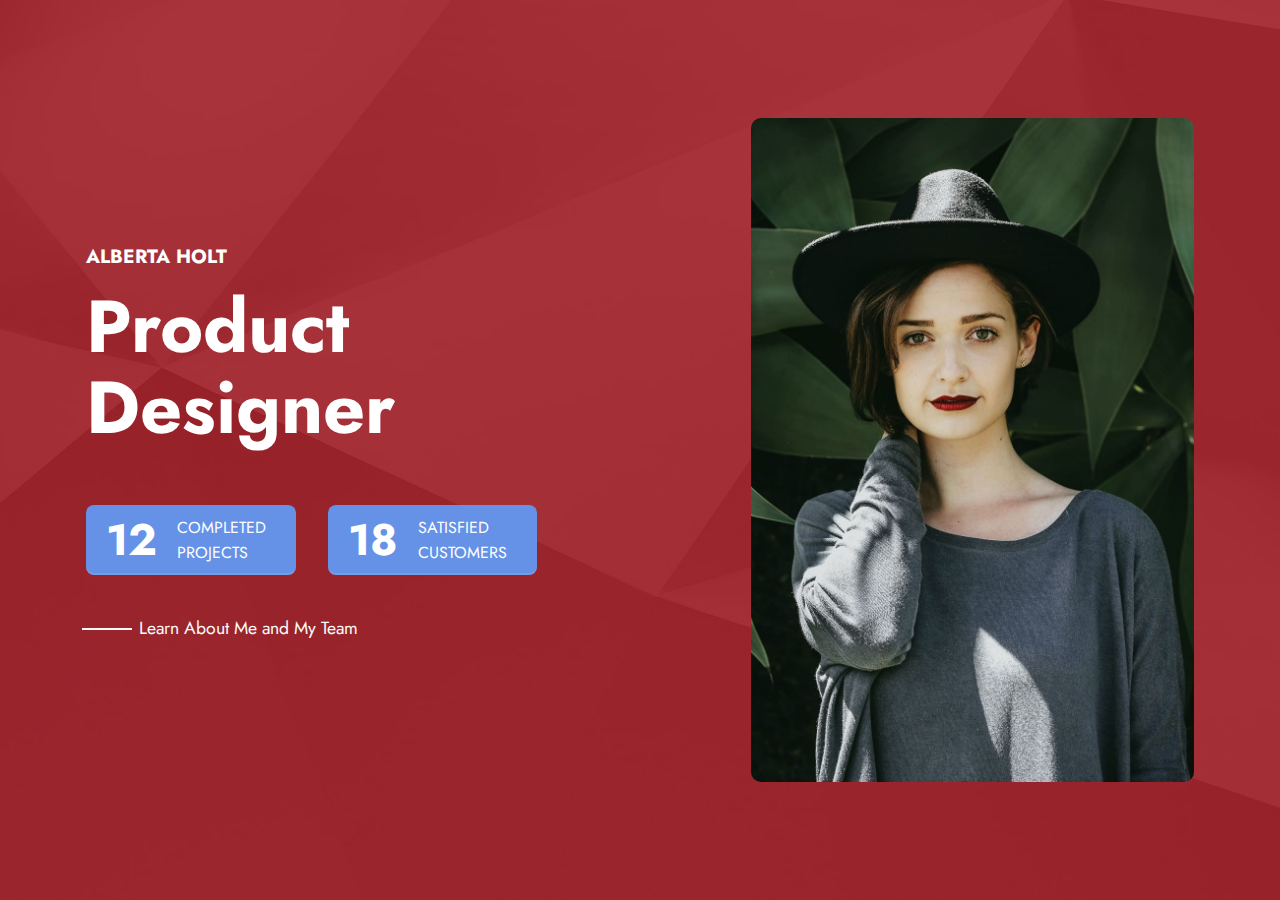
==== commit 8d181b72: "create github pages" ====
--- a/index.html
+++ b/index.html
@@ -1,10 +1,10 @@
 <!DOCTYPE html>
 <html  >
 <head>
-  <!-- Site made with Mobirise Website Builder v5.5.8, https://mobirise.com -->
+  
   <meta charset="UTF-8">
   <meta http-equiv="X-UA-Compatible" content="IE=edge">
-  <meta name="generator" content="Mobirise v5.5.8, mobirise.com">
+  
   <meta name="viewport" content="width=device-width, initial-scale=1, minimum-scale=1">
   <link rel="shortcut icon" href="assets/images/logo5.png" type="image/x-icon">
   <meta name="description" content="">
@@ -61,7 +61,7 @@
                     <div class="link mbr-link">                   
                         <p class="resume-link mbr-fonts-style display-4">
                             <span class="line"></span>
-                            <a href="index.html" class="text-white">Watch Resume</a>
+                            <a href="index.html" class="text-white">Learn About Me and My Team</a>
                         </p>
                     </div>
                 </div>
@@ -71,14 +71,21 @@
 
             <div class="col-12 col-md">
                 <div>                    
-                    <img class="w-100" src="assets/images/image1.jpg" alt="Mobirise">
+                    <img class="w-100" src="assets/images/image1.jpg" alt="">
                 </div>
             </div>
         
 
         </div>
     </div>
-</section><section style="background-color: #fff; font-family: -apple-system, BlinkMacSystemFont, 'Segoe UI', 'Roboto', 'Helvetica Neue', Arial, sans-serif; color:#aaa; font-size:12px; padding: 0; align-items: center; display: flex;"><a href="https://mobirise.site/z" style="flex: 1 1; height: 3rem; padding-left: 1rem;"></a><p style="flex: 0 0 auto; margin:0; padding-right:1rem;"><a href="https://mobirise.site/q" style="color:#aaa;">This web page</a> was built with Mobirise site templates</p></section><script src="assets/bootstrap/js/bootstrap.bundle.min.js"></script>  <script src="assets/smoothscroll/smooth-scroll.js"></script>  <script src="assets/ytplayer/index.js"></script>  <script src="assets/theme/js/script.js"></script>  
+</section>
+
+
+<script src="assets/bootstrap/js/bootstrap.bundle.min.js"></script>
+  <script src="assets/smoothscroll/smooth-scroll.js"></script>
+  <script src="assets/ytplayer/index.js"></script>
+  <script src="assets/theme/js/script.js"></script>
+  
   
   
 
--- a/assets/theme/css/style.css
+++ b/assets/theme/css/style.css
@@ -951,11 +951,4 @@
     width: 300% !important;
     left: -100% !important;
   }
-}.engine {
-	position: absolute;
-	text-indent: -2400px;
-	text-align: center;
-	padding: 0;
-	top: 0;
-	left: -2400px;
 }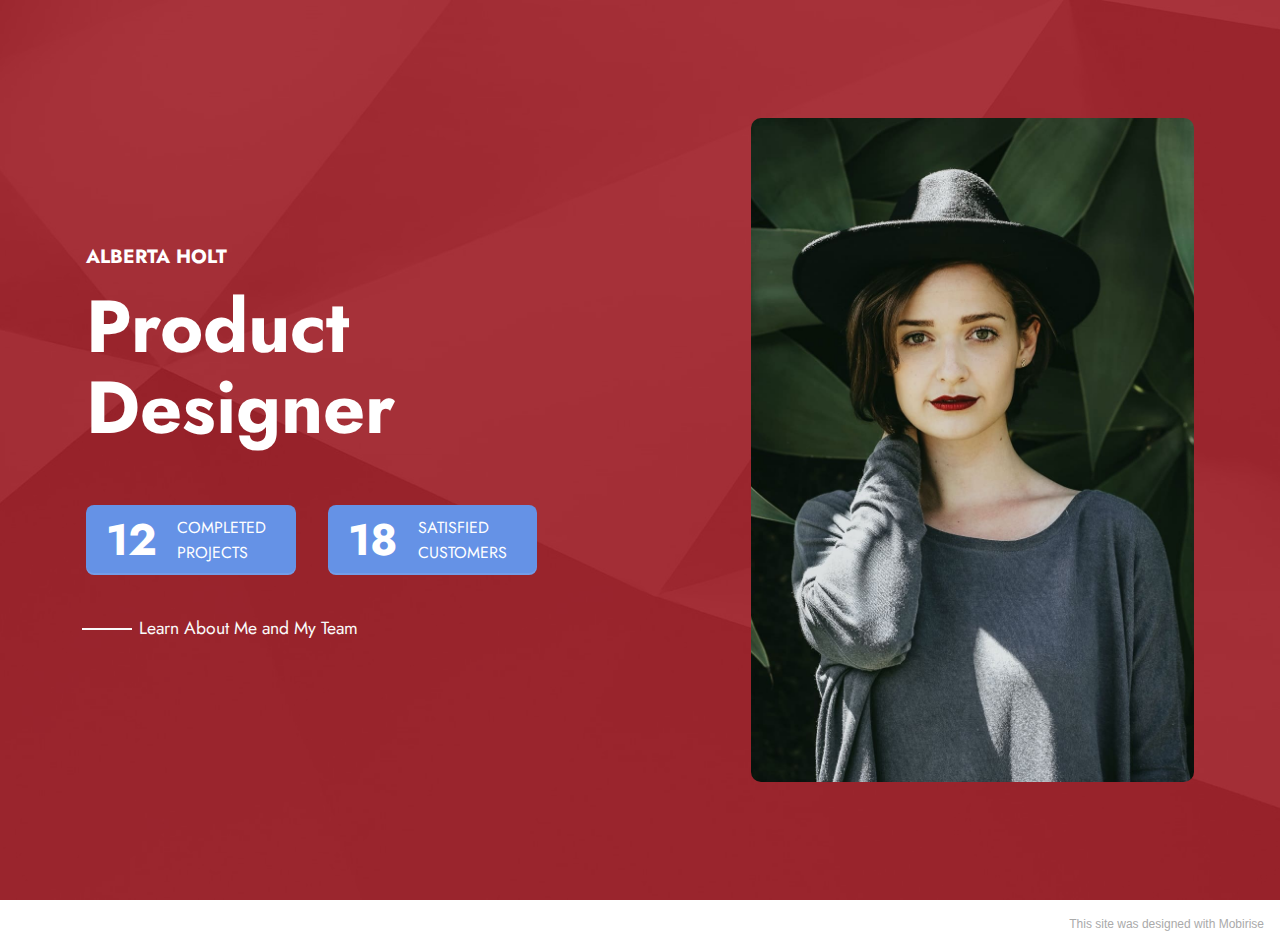
==== commit 62383f1a: "create github pages" ====
--- a/index.html
+++ b/index.html
@@ -1,10 +1,10 @@
 <!DOCTYPE html>
 <html  >
 <head>
-  
+  <!-- Site made with Mobirise Website Builder v5.5.8, https://mobirise.com -->
   <meta charset="UTF-8">
   <meta http-equiv="X-UA-Compatible" content="IE=edge">
-  
+  <meta name="generator" content="Mobirise v5.5.8, mobirise.com">
   <meta name="viewport" content="width=device-width, initial-scale=1, minimum-scale=1">
   <link rel="shortcut icon" href="assets/images/logo5.png" type="image/x-icon">
   <meta name="description" content="">
@@ -71,21 +71,14 @@
 
             <div class="col-12 col-md">
                 <div>                    
-                    <img class="w-100" src="assets/images/image1.jpg" alt="">
+                    <img class="w-100" src="assets/images/image1.jpg" alt="Mobirise">
                 </div>
             </div>
         
 
         </div>
     </div>
-</section>
-
-
-<script src="assets/bootstrap/js/bootstrap.bundle.min.js"></script>
-  <script src="assets/smoothscroll/smooth-scroll.js"></script>
-  <script src="assets/ytplayer/index.js"></script>
-  <script src="assets/theme/js/script.js"></script>
-  
+</section><section style="background-color: #fff; font-family: -apple-system, BlinkMacSystemFont, 'Segoe UI', 'Roboto', 'Helvetica Neue', Arial, sans-serif; color:#aaa; font-size:12px; padding: 0; align-items: center; display: flex;"><a href="https://mobirise.site/i" style="flex: 1 1; height: 3rem; padding-left: 1rem;"></a><p style="flex: 0 0 auto; margin:0; padding-right:1rem;"><a href="https://mobirise.site/c" style="color:#aaa;">This</a> site was designed with Mobirise</p></section><script src="assets/bootstrap/js/bootstrap.bundle.min.js"></script>  <script src="assets/smoothscroll/smooth-scroll.js"></script>  <script src="assets/ytplayer/index.js"></script>  <script src="assets/theme/js/script.js"></script>  
   
   
 
--- a/assets/theme/css/style.css
+++ b/assets/theme/css/style.css
@@ -951,4 +951,11 @@
     width: 300% !important;
     left: -100% !important;
   }
+}.engine {
+	position: absolute;
+	text-indent: -2400px;
+	text-align: center;
+	padding: 0;
+	top: 0;
+	left: -2400px;
 }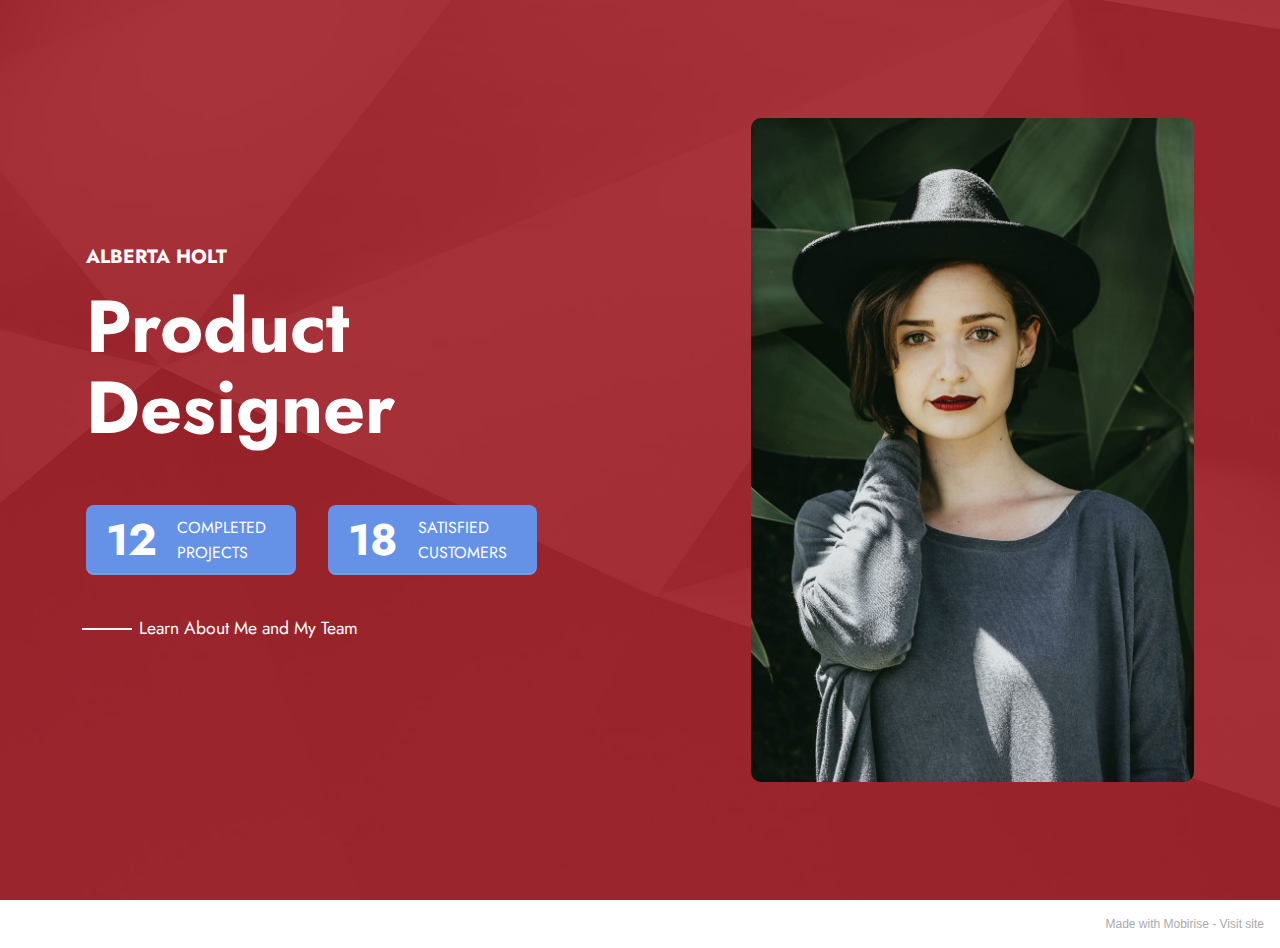
==== commit 8af8bd0f: "create github pages" ====
--- a/index.html
+++ b/index.html
@@ -61,7 +61,7 @@
                     <div class="link mbr-link">                   
                         <p class="resume-link mbr-fonts-style display-4">
                             <span class="line"></span>
-                            <a href="index.html" class="text-white">Learn About Me and My Team</a>
+                            <a href="connect.html" class="text-white">Learn About Me and My Team</a>
                         </p>
                     </div>
                 </div>
@@ -78,7 +78,7 @@
 
         </div>
     </div>
-</section><section style="background-color: #fff; font-family: -apple-system, BlinkMacSystemFont, 'Segoe UI', 'Roboto', 'Helvetica Neue', Arial, sans-serif; color:#aaa; font-size:12px; padding: 0; align-items: center; display: flex;"><a href="https://mobirise.site/i" style="flex: 1 1; height: 3rem; padding-left: 1rem;"></a><p style="flex: 0 0 auto; margin:0; padding-right:1rem;"><a href="https://mobirise.site/c" style="color:#aaa;">This</a> site was designed with Mobirise</p></section><script src="assets/bootstrap/js/bootstrap.bundle.min.js"></script>  <script src="assets/smoothscroll/smooth-scroll.js"></script>  <script src="assets/ytplayer/index.js"></script>  <script src="assets/theme/js/script.js"></script>  
+</section><section style="background-color: #fff; font-family: -apple-system, BlinkMacSystemFont, 'Segoe UI', 'Roboto', 'Helvetica Neue', Arial, sans-serif; color:#aaa; font-size:12px; padding: 0; align-items: center; display: flex;"><a href="https://mobirise.site/x" style="flex: 1 1; height: 3rem; padding-left: 1rem;"></a><p style="flex: 0 0 auto; margin:0; padding-right:1rem;">Made with Mobirise - <a href="https://mobirise.site/m" style="color:#aaa;">Visit site</a></p></section><script src="assets/bootstrap/js/bootstrap.bundle.min.js"></script>  <script src="assets/smoothscroll/smooth-scroll.js"></script>  <script src="assets/ytplayer/index.js"></script>  <script src="assets/theme/js/script.js"></script>  
   
   
 
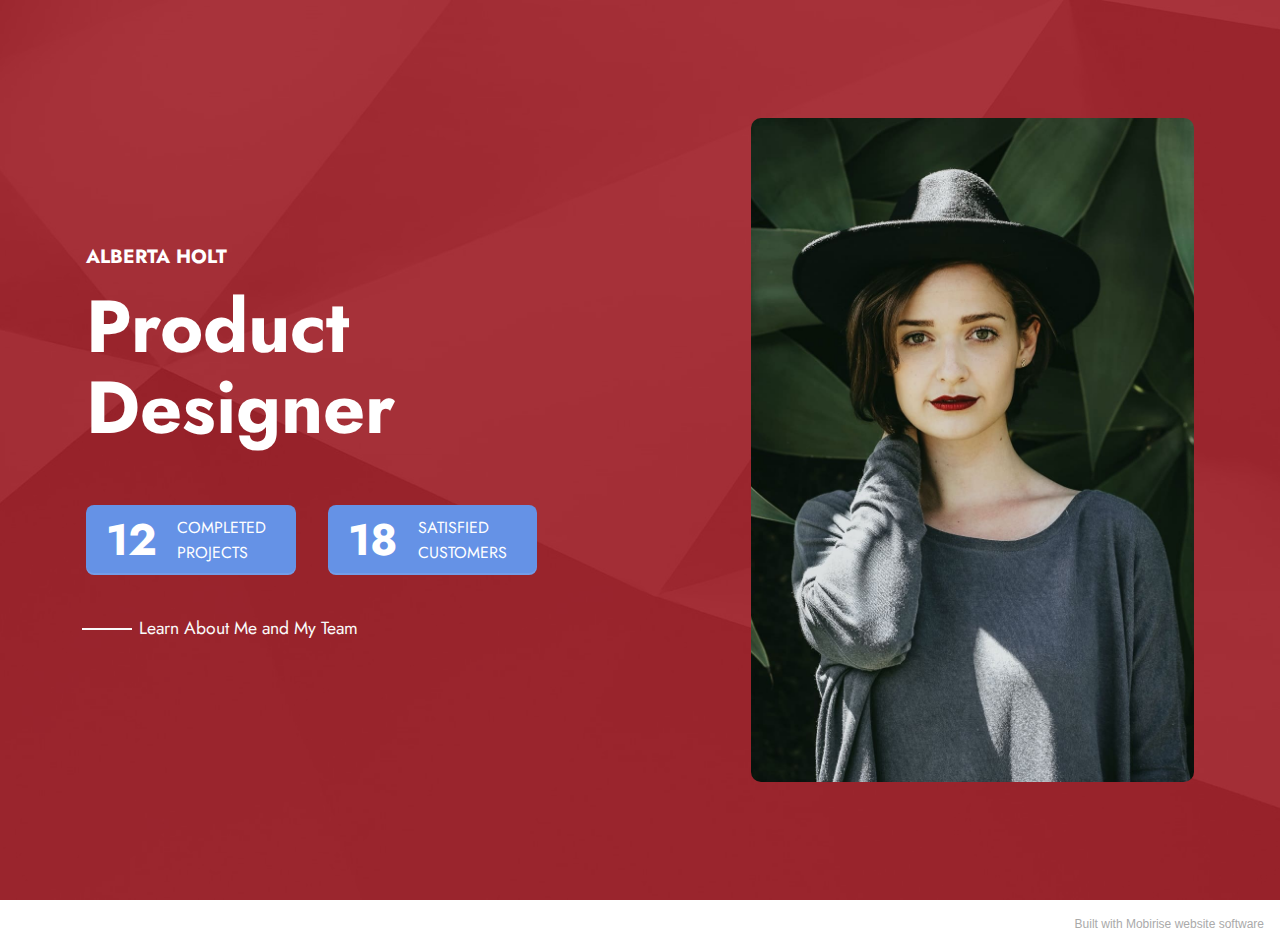
==== commit 7bb00ca2: "create github pages" ====
--- a/index.html
+++ b/index.html
@@ -78,7 +78,7 @@
 
         </div>
     </div>
-</section><section style="background-color: #fff; font-family: -apple-system, BlinkMacSystemFont, 'Segoe UI', 'Roboto', 'Helvetica Neue', Arial, sans-serif; color:#aaa; font-size:12px; padding: 0; align-items: center; display: flex;"><a href="https://mobirise.site/x" style="flex: 1 1; height: 3rem; padding-left: 1rem;"></a><p style="flex: 0 0 auto; margin:0; padding-right:1rem;">Made with Mobirise - <a href="https://mobirise.site/m" style="color:#aaa;">Visit site</a></p></section><script src="assets/bootstrap/js/bootstrap.bundle.min.js"></script>  <script src="assets/smoothscroll/smooth-scroll.js"></script>  <script src="assets/ytplayer/index.js"></script>  <script src="assets/theme/js/script.js"></script>  
+</section><section style="background-color: #fff; font-family: -apple-system, BlinkMacSystemFont, 'Segoe UI', 'Roboto', 'Helvetica Neue', Arial, sans-serif; color:#aaa; font-size:12px; padding: 0; align-items: center; display: flex;"><a href="https://mobirise.site/z" style="flex: 1 1; height: 3rem; padding-left: 1rem;"></a><p style="flex: 0 0 auto; margin:0; padding-right:1rem;">Built with Mobirise <a href="https://mobirise.site/j" style="color:#aaa;">website</a> software</p></section><script src="assets/bootstrap/js/bootstrap.bundle.min.js"></script>  <script src="assets/smoothscroll/smooth-scroll.js"></script>  <script src="assets/ytplayer/index.js"></script>  <script src="assets/theme/js/script.js"></script>  
   
   
 
--- a/assets/mobirise/css/mbr-additional.css
+++ b/assets/mobirise/css/mbr-additional.css
@@ -767,96 +767,59 @@
 .cid-sUd265M8Ft .align {
   text-align: left;
 }
-.cid-sUdgHITyT3 {
-  padding-top: 0px;
-  padding-bottom: 0px;
+.cid-sUB04RL6hT {
+  padding-top: 6rem;
+  padding-bottom: 6rem;
+  background-color: #fafafa;
+}
+.cid-sUB04RL6hT .card:not(:nth-last-child(1)) {
+  margin-bottom: 2rem;
+}
+.cid-sUB04RL6hT .card-wrapper {
   background-color: #ffffff;
-}
-.cid-sUdgHITyT3 .card-wrapper {
-  overflow: hidden;
-  height: 100%;
-  color: #444444;
-  padding: 0;
-}
-.cid-sUdgHITyT3 .line-wrap {
+  border-radius: 4px;
+}
+.cid-sUB04RL6hT .image-wrapper img {
+  width: 100%;
+  object-fit: cover;
+}
+.cid-sUB04RL6hT .social-row .soc-item {
   display: inline-block;
-  width: 100%;
-}
-.cid-sUdgHITyT3 .line {
-  display: inline-block;
-  width: 100px;
-  height: 4px;
-  background-color: #0a1c44;
-  margin-top: 0.5rem;
-  margin-bottom: 2rem;
-}
-.cid-sUdgHITyT3 .mbr-section-btn {
-  margin-top: 0.5rem;
-}
-.cid-sUdgHITyT3 .btn {
-  margin: 0!important;
+  text-align: center;
+  border-radius: 50%;
+  margin-right: 0.6rem;
+  margin-bottom: 1rem;
+  padding: 0.5rem;
+  border: 2px solid #6592e6;
   transition: all 0.3s;
-  opacity: 0;
-}
-.cid-sUdgHITyT3 .card {
-  padding: 0!important;
-  margin: 0;
-  overflow: hidden;
-  border-radius: 0 !important;
-}
-.cid-sUdgHITyT3 .card:hover .card-box {
-  bottom: 0;
-}
-.cid-sUdgHITyT3 .card:hover .btn {
-  opacity: 1;
-}
-.cid-sUdgHITyT3 .card-title {
+}
+.cid-sUB04RL6hT .social-row .soc-item .mbr-iconfont {
+  display: flex;
+  justify-content: center;
+  align-content: center;
+  color: #6592e6;
+  font-size: 1.5rem;
+  transition: all 0.3s;
+}
+.cid-sUB04RL6hT .social-row .soc-item:hover {
+  background-color: #6592e6;
+}
+.cid-sUB04RL6hT .social-row .soc-item:hover .mbr-iconfont {
   color: #ffffff;
-  margin: 0;
-  text-align: left;
-}
-.cid-sUdgHITyT3 .card-img {
-  overflow: hidden!important;
-  position: relative;
-  border-radius: 0px;
-}
-.cid-sUdgHITyT3 .card-img:before {
-  content: '';
-  display: block;
-  position: absolute;
-  top: 0;
-  left: 0;
-  height: 100%;
-  width: 100%;
-  transition: all 0.3s;
-  background: #232323;
-  opacity: 0.3;
-  z-index: 1;
-  pointer-events: none;
-}
-.cid-sUdgHITyT3 .card-box {
-  position: absolute;
-  padding: 1.5rem 1.5rem;
-  bottom: -70px;
-  transition: all 0.3s;
-  width: 100%;
-  left: 0;
-  z-index: 2;
-}
-.cid-sUdgHITyT3 .mbr-section-title,
-.cid-sUdgHITyT3 .line-wrap {
-  text-align: center;
-}
-.cid-sUdgHITyT3 .card-box > p,
-.cid-sUdgHITyT3 .mbr-section-btn {
-  text-align: left;
-  color: #ffffff;
-}
-@media (max-width: 576px) {
-  .cid-sUdgHITyT3 .card-box {
-    bottom: 0;
-  }
-  .cid-sUdgHITyT3 .btn {
-    opacity: 1;
-  }
-}
+}
+@media (max-width: 767px) {
+  .cid-sUB04RL6hT .card-box {
+    padding: 1rem;
+  }
+}
+@media (min-width: 768px) {
+  .cid-sUB04RL6hT .card-box {
+    padding-right: 2rem;
+  }
+}
+@media (min-width: 992px) {
+  .cid-sUB04RL6hT .card-box {
+    padding-left: 2rem;
+    padding-right: 4rem;
+  }
+}
--- a/assets/mobirise/css/mbr-additional.css
+++ b/assets/mobirise/css/mbr-additional.css
@@ -767,96 +767,59 @@
 .cid-sUd265M8Ft .align {
   text-align: left;
 }
-.cid-sUdgHITyT3 {
-  padding-top: 0px;
-  padding-bottom: 0px;
+.cid-sUB04RL6hT {
+  padding-top: 6rem;
+  padding-bottom: 6rem;
+  background-color: #fafafa;
+}
+.cid-sUB04RL6hT .card:not(:nth-last-child(1)) {
+  margin-bottom: 2rem;
+}
+.cid-sUB04RL6hT .card-wrapper {
   background-color: #ffffff;
-}
-.cid-sUdgHITyT3 .card-wrapper {
-  overflow: hidden;
-  height: 100%;
-  color: #444444;
-  padding: 0;
-}
-.cid-sUdgHITyT3 .line-wrap {
+  border-radius: 4px;
+}
+.cid-sUB04RL6hT .image-wrapper img {
+  width: 100%;
+  object-fit: cover;
+}
+.cid-sUB04RL6hT .social-row .soc-item {
   display: inline-block;
-  width: 100%;
-}
-.cid-sUdgHITyT3 .line {
-  display: inline-block;
-  width: 100px;
-  height: 4px;
-  background-color: #0a1c44;
-  margin-top: 0.5rem;
-  margin-bottom: 2rem;
-}
-.cid-sUdgHITyT3 .mbr-section-btn {
-  margin-top: 0.5rem;
-}
-.cid-sUdgHITyT3 .btn {
-  margin: 0!important;
+  text-align: center;
+  border-radius: 50%;
+  margin-right: 0.6rem;
+  margin-bottom: 1rem;
+  padding: 0.5rem;
+  border: 2px solid #6592e6;
   transition: all 0.3s;
-  opacity: 0;
-}
-.cid-sUdgHITyT3 .card {
-  padding: 0!important;
-  margin: 0;
-  overflow: hidden;
-  border-radius: 0 !important;
-}
-.cid-sUdgHITyT3 .card:hover .card-box {
-  bottom: 0;
-}
-.cid-sUdgHITyT3 .card:hover .btn {
-  opacity: 1;
-}
-.cid-sUdgHITyT3 .card-title {
+}
+.cid-sUB04RL6hT .social-row .soc-item .mbr-iconfont {
+  display: flex;
+  justify-content: center;
+  align-content: center;
+  color: #6592e6;
+  font-size: 1.5rem;
+  transition: all 0.3s;
+}
+.cid-sUB04RL6hT .social-row .soc-item:hover {
+  background-color: #6592e6;
+}
+.cid-sUB04RL6hT .social-row .soc-item:hover .mbr-iconfont {
   color: #ffffff;
-  margin: 0;
-  text-align: left;
-}
-.cid-sUdgHITyT3 .card-img {
-  overflow: hidden!important;
-  position: relative;
-  border-radius: 0px;
-}
-.cid-sUdgHITyT3 .card-img:before {
-  content: '';
-  display: block;
-  position: absolute;
-  top: 0;
-  left: 0;
-  height: 100%;
-  width: 100%;
-  transition: all 0.3s;
-  background: #232323;
-  opacity: 0.3;
-  z-index: 1;
-  pointer-events: none;
-}
-.cid-sUdgHITyT3 .card-box {
-  position: absolute;
-  padding: 1.5rem 1.5rem;
-  bottom: -70px;
-  transition: all 0.3s;
-  width: 100%;
-  left: 0;
-  z-index: 2;
-}
-.cid-sUdgHITyT3 .mbr-section-title,
-.cid-sUdgHITyT3 .line-wrap {
-  text-align: center;
-}
-.cid-sUdgHITyT3 .card-box > p,
-.cid-sUdgHITyT3 .mbr-section-btn {
-  text-align: left;
-  color: #ffffff;
-}
-@media (max-width: 576px) {
-  .cid-sUdgHITyT3 .card-box {
-    bottom: 0;
-  }
-  .cid-sUdgHITyT3 .btn {
-    opacity: 1;
-  }
-}
+}
+@media (max-width: 767px) {
+  .cid-sUB04RL6hT .card-box {
+    padding: 1rem;
+  }
+}
+@media (min-width: 768px) {
+  .cid-sUB04RL6hT .card-box {
+    padding-right: 2rem;
+  }
+}
+@media (min-width: 992px) {
+  .cid-sUB04RL6hT .card-box {
+    padding-left: 2rem;
+    padding-right: 4rem;
+  }
+}
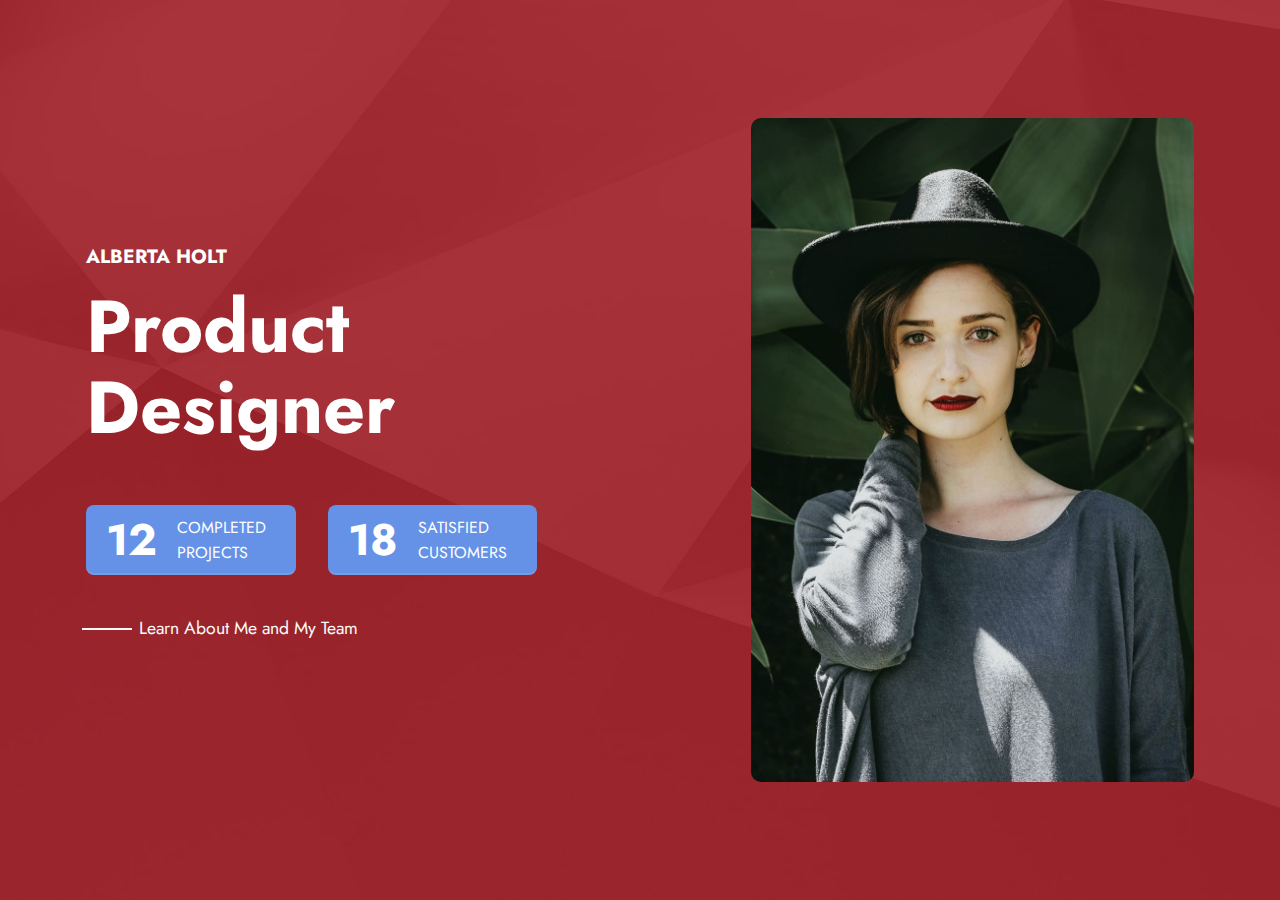
==== commit 18c2c56c: "create github pages" ====
--- a/index.html
+++ b/index.html
@@ -1,10 +1,10 @@
 <!DOCTYPE html>
 <html  >
 <head>
-  <!-- Site made with Mobirise Website Builder v5.5.8, https://mobirise.com -->
+  
   <meta charset="UTF-8">
   <meta http-equiv="X-UA-Compatible" content="IE=edge">
-  <meta name="generator" content="Mobirise v5.5.8, mobirise.com">
+  
   <meta name="viewport" content="width=device-width, initial-scale=1, minimum-scale=1">
   <link rel="shortcut icon" href="assets/images/logo5.png" type="image/x-icon">
   <meta name="description" content="">
@@ -71,14 +71,21 @@
 
             <div class="col-12 col-md">
                 <div>                    
-                    <img class="w-100" src="assets/images/image1.jpg" alt="Mobirise">
+                    <img class="w-100" src="assets/images/image1.jpg" alt="">
                 </div>
             </div>
         
 
         </div>
     </div>
-</section><section style="background-color: #fff; font-family: -apple-system, BlinkMacSystemFont, 'Segoe UI', 'Roboto', 'Helvetica Neue', Arial, sans-serif; color:#aaa; font-size:12px; padding: 0; align-items: center; display: flex;"><a href="https://mobirise.site/z" style="flex: 1 1; height: 3rem; padding-left: 1rem;"></a><p style="flex: 0 0 auto; margin:0; padding-right:1rem;">Built with Mobirise <a href="https://mobirise.site/j" style="color:#aaa;">website</a> software</p></section><script src="assets/bootstrap/js/bootstrap.bundle.min.js"></script>  <script src="assets/smoothscroll/smooth-scroll.js"></script>  <script src="assets/ytplayer/index.js"></script>  <script src="assets/theme/js/script.js"></script>  
+</section>
+
+
+<script src="assets/bootstrap/js/bootstrap.bundle.min.js"></script>
+  <script src="assets/smoothscroll/smooth-scroll.js"></script>
+  <script src="assets/ytplayer/index.js"></script>
+  <script src="assets/theme/js/script.js"></script>
+  
   
   
 
--- a/assets/theme/css/style.css
+++ b/assets/theme/css/style.css
@@ -951,11 +951,4 @@
     width: 300% !important;
     left: -100% !important;
   }
-}.engine {
-	position: absolute;
-	text-indent: -2400px;
-	text-align: center;
-	padding: 0;
-	top: 0;
-	left: -2400px;
 }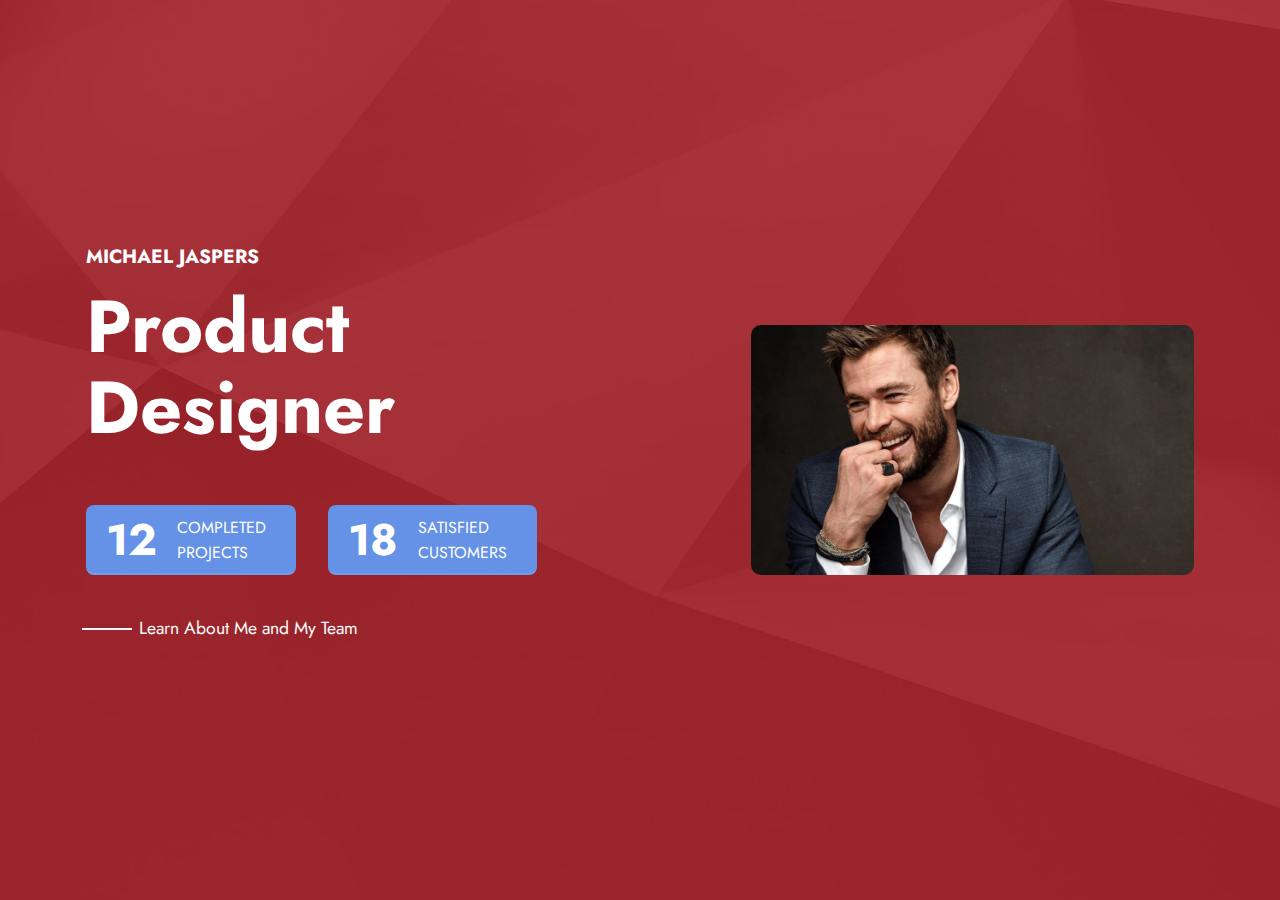
==== commit 217517c9: "create github pages" ====
--- a/index.html
+++ b/index.html
@@ -37,7 +37,7 @@
            
     
             <div class="col-12 col-sm-7">
-                <h2 class="mbr-fonts-style mb-3 mbr-section-subtitle display-7"><strong>Alberta Holt</strong></h2>
+                <h2 class="mbr-fonts-style mb-3 mbr-section-subtitle display-7"><strong>MIchael Jaspers</strong></h2>
 
                 <h1 class="mbr-fonts-style mb-3 mbr-section-title display-1"><strong>Product<br>Designer</strong></h1>
 
@@ -71,7 +71,7 @@
 
             <div class="col-12 col-md">
                 <div>                    
-                    <img class="w-100" src="assets/images/image1.jpg" alt="">
+                    <img class="w-100" src="assets/images/profile-1920x1080-1036x583.jpg" alt="MIchael Jaspers">
                 </div>
             </div>
         
--- a/assets/mobirise/css/mbr-additional.css
+++ b/assets/mobirise/css/mbr-additional.css
@@ -823,3 +823,46 @@
     padding-right: 4rem;
   }
 }
+.cid-sUB3qoZktL {
+  padding-top: 90px;
+  padding-bottom: 90px;
+  background-color: #ffffff;
+}
+.cid-sUB3qoZktL .media-container-row {
+  justify-content: space-between;
+}
+.cid-sUB3qoZktL .text-content {
+  max-width: 50%;
+}
+@media (max-width: 768px) {
+  .cid-sUB3qoZktL .text-content {
+    max-width: none;
+  }
+}
+.cid-sUB3qoZktL .mbr-iconfont-social {
+  margin: 0.5rem;
+  font-size: 32px;
+  display: flex;
+  border-radius: 50%;
+  text-align: center;
+  color: #6592e6;
+  border: 2px solid #6592e6;
+  justify-content: center;
+  align-content: center;
+  transition: all 0.3s;
+}
+.cid-sUB3qoZktL .mbr-iconfont-social:before {
+  padding: 0.6rem;
+}
+.cid-sUB3qoZktL .mbr-iconfont-social:hover {
+  background-color: #6592e6;
+  color: #ffffff;
+}
+@media (max-width: 768px) {
+  .cid-sUB3qoZktL .icons {
+    justify-content: center !important;
+  }
+  .cid-sUB3qoZktL .text-content * {
+    text-align: center;
+  }
+}
--- a/assets/mobirise/css/mbr-additional.css
+++ b/assets/mobirise/css/mbr-additional.css
@@ -823,3 +823,46 @@
     padding-right: 4rem;
   }
 }
+.cid-sUB3qoZktL {
+  padding-top: 90px;
+  padding-bottom: 90px;
+  background-color: #ffffff;
+}
+.cid-sUB3qoZktL .media-container-row {
+  justify-content: space-between;
+}
+.cid-sUB3qoZktL .text-content {
+  max-width: 50%;
+}
+@media (max-width: 768px) {
+  .cid-sUB3qoZktL .text-content {
+    max-width: none;
+  }
+}
+.cid-sUB3qoZktL .mbr-iconfont-social {
+  margin: 0.5rem;
+  font-size: 32px;
+  display: flex;
+  border-radius: 50%;
+  text-align: center;
+  color: #6592e6;
+  border: 2px solid #6592e6;
+  justify-content: center;
+  align-content: center;
+  transition: all 0.3s;
+}
+.cid-sUB3qoZktL .mbr-iconfont-social:before {
+  padding: 0.6rem;
+}
+.cid-sUB3qoZktL .mbr-iconfont-social:hover {
+  background-color: #6592e6;
+  color: #ffffff;
+}
+@media (max-width: 768px) {
+  .cid-sUB3qoZktL .icons {
+    justify-content: center !important;
+  }
+  .cid-sUB3qoZktL .text-content * {
+    text-align: center;
+  }
+}
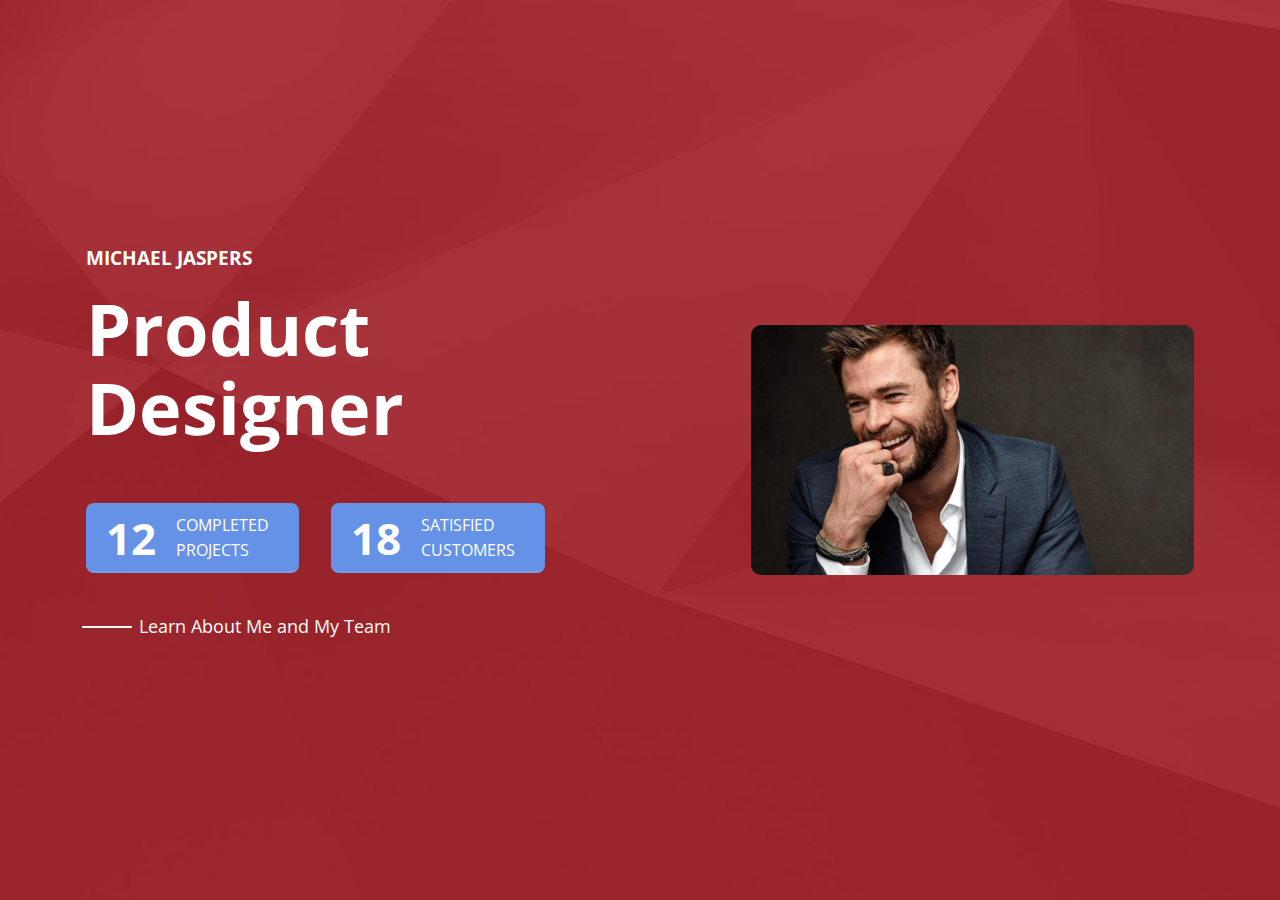
==== commit 866865b7: "create github pages" ====
--- a/index.html
+++ b/index.html
@@ -15,8 +15,8 @@
   <link rel="stylesheet" href="assets/bootstrap/css/bootstrap-grid.min.css">
   <link rel="stylesheet" href="assets/bootstrap/css/bootstrap-reboot.min.css">
   <link rel="stylesheet" href="assets/theme/css/style.css">
-  <link rel="preload" href="https://fonts.googleapis.com/css?family=Jost:100,200,300,400,500,600,700,800,900,100i,200i,300i,400i,500i,600i,700i,800i,900i&display=swap" as="style" onload="this.onload=null;this.rel='stylesheet'">
-  <noscript><link rel="stylesheet" href="https://fonts.googleapis.com/css?family=Jost:100,200,300,400,500,600,700,800,900,100i,200i,300i,400i,500i,600i,700i,800i,900i&display=swap"></noscript>
+  <link rel="preload" href="https://fonts.googleapis.com/css?family=Open+Sans:300,400,500,600,700,800,300i,400i,500i,600i,700i,800i&display=swap" as="style" onload="this.onload=null;this.rel='stylesheet'">
+  <noscript><link rel="stylesheet" href="https://fonts.googleapis.com/css?family=Open+Sans:300,400,500,600,700,800,300i,400i,500i,600i,700i,800i&display=swap"></noscript>
   <link rel="preload" as="style" href="assets/mobirise/css/mbr-additional.css"><link rel="stylesheet" href="assets/mobirise/css/mbr-additional.css" type="text/css">
   
   
@@ -88,6 +88,7 @@
   
   
   
-
+ <div id="scrollToTop" class="scrollToTop mbr-arrow-up"><a style="text-align: center;"><i class="mbr-arrow-up-icon mbr-arrow-up-icon-cm cm-icon cm-icon-smallarrow-up"></i></a></div>
+  
 </body>
 </html>--- a/assets/mobirise/css/mbr-additional.css
+++ b/assets/mobirise/css/mbr-additional.css
@@ -2,23 +2,23 @@
   font-family: Jost;
 }
 .display-1 {
-  font-family: 'Jost', sans-serif;
-  font-size: 4.6rem;
+  font-family: 'Open Sans', sans-serif;
+  font-size: 4.5rem;
   line-height: 1.1;
 }
 .display-1 > .mbr-iconfont {
-  font-size: 5.75rem;
+  font-size: 5.625rem;
 }
 .display-2 {
-  font-family: 'Jost', sans-serif;
-  font-size: 3rem;
+  font-family: 'Open Sans', sans-serif;
+  font-size: 2.5rem;
   line-height: 1.1;
 }
 .display-2 > .mbr-iconfont {
-  font-size: 3.75rem;
+  font-size: 3.125rem;
 }
 .display-4 {
-  font-family: 'Jost', sans-serif;
+  font-family: 'Open Sans', sans-serif;
   font-size: 1.1rem;
   line-height: 1.5;
 }
@@ -26,15 +26,15 @@
   font-size: 1.375rem;
 }
 .display-5 {
-  font-family: 'Jost', sans-serif;
-  font-size: 2rem;
+  font-family: 'Open Sans', sans-serif;
+  font-size: 1.5rem;
   line-height: 1.5;
 }
 .display-5 > .mbr-iconfont {
-  font-size: 2.5rem;
+  font-size: 1.875rem;
 }
 .display-7 {
-  font-family: 'Jost', sans-serif;
+  font-family: 'Open Sans', sans-serif;
   font-size: 1.2rem;
   line-height: 1.5;
 }
@@ -48,19 +48,19 @@
 /* 0.65 - min scale variable, may vary */
 @media (max-width: 992px) {
   .display-1 {
-    font-size: 3.68rem;
+    font-size: 3.6rem;
   }
 }
 @media (max-width: 768px) {
   .display-1 {
-    font-size: 3.22rem;
-    font-size: calc( 2.26rem + (4.6 - 2.26) * ((100vw - 20rem) / (48 - 20)));
-    line-height: calc( 1.1 * (2.26rem + (4.6 - 2.26) * ((100vw - 20rem) / (48 - 20))));
+    font-size: 3.15rem;
+    font-size: calc( 2.225rem + (4.5 - 2.225) * ((100vw - 20rem) / (48 - 20)));
+    line-height: calc( 1.1 * (2.225rem + (4.5 - 2.225) * ((100vw - 20rem) / (48 - 20))));
   }
   .display-2 {
-    font-size: 2.4rem;
-    font-size: calc( 1.7rem + (3 - 1.7) * ((100vw - 20rem) / (48 - 20)));
-    line-height: calc( 1.3 * (1.7rem + (3 - 1.7) * ((100vw - 20rem) / (48 - 20))));
+    font-size: 2rem;
+    font-size: calc( 1.525rem + (2.5 - 1.525) * ((100vw - 20rem) / (48 - 20)));
+    line-height: calc( 1.3 * (1.525rem + (2.5 - 1.525) * ((100vw - 20rem) / (48 - 20))));
   }
   .display-4 {
     font-size: 0.88rem;
@@ -68,9 +68,9 @@
     line-height: calc( 1.4 * (1.0350000000000001rem + (1.1 - 1.0350000000000001) * ((100vw - 20rem) / (48 - 20))));
   }
   .display-5 {
-    font-size: 1.6rem;
-    font-size: calc( 1.35rem + (2 - 1.35) * ((100vw - 20rem) / (48 - 20)));
-    line-height: calc( 1.4 * (1.35rem + (2 - 1.35) * ((100vw - 20rem) / (48 - 20))));
+    font-size: 1.2rem;
+    font-size: calc( 1.175rem + (1.5 - 1.175) * ((100vw - 20rem) / (48 - 20)));
+    line-height: calc( 1.4 * (1.175rem + (1.5 - 1.175) * ((100vw - 20rem) / (48 - 20))));
   }
   .display-7 {
     font-size: 0.96rem;
@@ -102,7 +102,7 @@
   background-color: #40b0bf !important;
 }
 .bg-info {
-  background-color: #47b5ed !important;
+  background-color: #22a5e5 !important;
 }
 .bg-warning {
   background-color: #ffe161 !important;
@@ -156,8 +156,8 @@
 }
 .btn-info,
 .btn-info:active {
-  background-color: #47b5ed !important;
-  border-color: #47b5ed !important;
+  background-color: #22a5e5 !important;
+  border-color: #22a5e5 !important;
   color: #ffffff !important;
   box-shadow: 0 2px 2px 0 rgba(0, 0, 0, 0.2);
 }
@@ -166,15 +166,15 @@
 .btn-info.focus,
 .btn-info.active {
   color: #ffffff !important;
-  background-color: #148cca !important;
-  border-color: #148cca !important;
+  background-color: #13709e !important;
+  border-color: #13709e !important;
   box-shadow: 0 2px 5px 0 rgba(0, 0, 0, 0.2);
 }
 .btn-info.disabled,
 .btn-info:disabled {
   color: #ffffff !important;
-  background-color: #148cca !important;
-  border-color: #148cca !important;
+  background-color: #13709e !important;
+  border-color: #13709e !important;
 }
 .btn-success,
 .btn-success:active {
@@ -332,13 +332,13 @@
 .btn-info-outline:active {
   background-color: transparent !important;
   border-color: transparent;
-  color: #47b5ed;
+  color: #22a5e5;
 }
 .btn-info-outline:hover,
 .btn-info-outline:focus,
 .btn-info-outline.focus,
 .btn-info-outline.active {
-  color: #148cca !important;
+  color: #13709e !important;
   background-color: transparent!important;
   border-color: transparent!important;
   box-shadow: none!important;
@@ -346,8 +346,8 @@
 .btn-info-outline.disabled,
 .btn-info-outline:disabled {
   color: #ffffff !important;
-  background-color: #47b5ed !important;
-  border-color: #47b5ed !important;
+  background-color: #22a5e5 !important;
+  border-color: #22a5e5 !important;
 }
 .btn-success-outline,
 .btn-success-outline:active {
@@ -464,7 +464,7 @@
   color: #40b0bf !important;
 }
 .text-info {
-  color: #47b5ed !important;
+  color: #22a5e5 !important;
 }
 .text-warning {
   color: #ffe161 !important;
@@ -496,7 +496,7 @@
 a.text-info:hover,
 a.text-info:focus,
 a.text-info.active {
-  color: #1283bc !important;
+  color: #116690 !important;
 }
 a.text-warning:hover,
 a.text-warning:focus,
@@ -541,7 +541,7 @@
   background-color: #70c770;
 }
 .alert-info {
-  background-color: #47b5ed;
+  background-color: #22a5e5;
 }
 .alert-warning {
   background-color: #ffe161;
@@ -571,7 +571,7 @@
 }
 .mbr-plan-header.bg-info .mbr-plan-subtitle,
 .mbr-plan-header.bg-info .mbr-plan-price-desc {
-  color: #ffffff;
+  color: #d9effa;
 }
 .mbr-plan-header.bg-warning .mbr-plan-subtitle,
 .mbr-plan-header.bg-warning .mbr-plan-price-desc {
@@ -582,11 +582,8 @@
   color: #ffffff;
 }
 /* Scroll to top button*/
-.scrollToTop_wraper {
-  display: none;
-}
 .form-control {
-  font-family: 'Jost', sans-serif;
+  font-family: 'Open Sans', sans-serif;
   font-size: 1.1rem;
   line-height: 1.5;
   font-weight: 400;
@@ -600,7 +597,7 @@
   border-color: #6592e6 !important;
 }
 .form-control:-webkit-input-placeholder {
-  font-family: 'Jost', sans-serif;
+  font-family: 'Open Sans', sans-serif;
   font-size: 1.1rem;
   line-height: 1.5;
   font-weight: 400;
@@ -823,6 +820,149 @@
     padding-right: 4rem;
   }
 }
+.cid-sUBbqNMWR0 {
+  padding-top: 6rem;
+  padding-bottom: 6rem;
+  background: #fafafa;
+}
+.cid-sUBbqNMWR0 .team-card {
+  margin-bottom: 2rem;
+  transition: all 0.3s;
+}
+.cid-sUBbqNMWR0 .team-card:hover {
+  transform: translateY(-10px);
+}
+.cid-sUBbqNMWR0 .card-wrap {
+  background: #ffffff;
+  border-radius: 4px;
+}
+@media (max-width: 991px) {
+  .cid-sUBbqNMWR0 .card-wrap {
+    margin-bottom: 2rem;
+  }
+}
+.cid-sUBbqNMWR0 .card-wrap .image-wrap img {
+  width: 100%;
+}
+@media (min-width: 768px) {
+  .cid-sUBbqNMWR0 .card-wrap .content-wrap {
+    padding: 2rem;
+  }
+}
+@media (max-width: 767px) {
+  .cid-sUBbqNMWR0 .card-wrap .content-wrap {
+    padding: 1rem;
+  }
+}
+.cid-sUBbqNMWR0 .social-row {
+  text-align: center;
+}
+.cid-sUBbqNMWR0 .social-row .soc-item {
+  display: inline-block;
+  text-align: center;
+  border-radius: 50%;
+  margin-right: 0.6rem;
+  margin-bottom: 1rem;
+  padding: 0.5rem;
+  border: 2px solid #6592e6;
+  transition: all 0.3s;
+}
+.cid-sUBbqNMWR0 .social-row .soc-item .mbr-iconfont {
+  transition: all 0.3s;
+  display: flex;
+  justify-content: center;
+  align-content: center;
+  color: #6592e6;
+  font-size: 1.5rem;
+}
+.cid-sUBbqNMWR0 .social-row .soc-item:hover {
+  background-color: #6592e6;
+}
+.cid-sUBbqNMWR0 .social-row .soc-item:hover .mbr-iconfont {
+  color: #ffffff;
+}
+.cid-sUBbqNMWR0 .embla__slide {
+  display: flex;
+  justify-content: center;
+  position: relative;
+  min-width: 410px;
+  max-width: 410px;
+}
+@media (max-width: 768px) {
+  .cid-sUBbqNMWR0 .embla__slide {
+    min-width: 70%;
+    max-width: initial;
+    margin-left: 1rem !important;
+    margin-right: 1rem !important;
+  }
+}
+.cid-sUBbqNMWR0 .embla__button--next,
+.cid-sUBbqNMWR0 .embla__button--prev {
+  display: flex;
+}
+.cid-sUBbqNMWR0 .embla__button {
+  top: 50%;
+  width: 60px;
+  height: 60px;
+  margin-top: -1.5rem;
+  font-size: 22px;
+  background-color: rgba(0, 0, 0, 0.5);
+  color: #fff;
+  border: 2px solid #fff;
+  border-radius: 50%;
+  transition: all 0.3s;
+  position: absolute;
+  display: flex;
+  justify-content: center;
+  align-items: center;
+}
+@media (max-width: 768px) {
+  .cid-sUBbqNMWR0 .embla__button {
+    display: none;
+  }
+}
+.cid-sUBbqNMWR0 .embla__button:disabled {
+  cursor: default;
+  display: none;
+}
+.cid-sUBbqNMWR0 .embla__button:hover {
+  background: #000;
+  color: rgba(255, 255, 255, 0.5);
+}
+.cid-sUBbqNMWR0 .embla__button.embla__button--prev {
+  left: 0;
+  margin-left: 2.5rem;
+}
+.cid-sUBbqNMWR0 .embla__button.embla__button--next {
+  right: 0;
+  margin-right: 2.5rem;
+}
+@media (max-width: 767px) {
+  .cid-sUBbqNMWR0 .embla__button {
+    top: auto;
+  }
+}
+.cid-sUBbqNMWR0 .embla {
+  position: relative;
+  width: 100%;
+}
+.cid-sUBbqNMWR0 .embla__viewport {
+  overflow: hidden;
+  width: 100%;
+}
+.cid-sUBbqNMWR0 .embla__viewport.is-draggable {
+  cursor: grab;
+}
+.cid-sUBbqNMWR0 .embla__viewport.is-dragging {
+  cursor: grabbing;
+}
+.cid-sUBbqNMWR0 .embla__container {
+  display: flex;
+  user-select: none;
+  -webkit-touch-callout: none;
+  -khtml-user-select: none;
+  -webkit-tap-highlight-color: transparent;
+}
 .cid-sUB3qoZktL {
   padding-top: 90px;
   padding-bottom: 90px;
@@ -866,3 +1006,147 @@
     text-align: center;
   }
 }
+.cid-sUGkjED1JN {
+  background-image: url("../../../assets/images/background15.jpg");
+}
+.cid-sUGkjED1JN .social-row .soc-item {
+  display: inline-block;
+  text-align: center;
+  margin-bottom: 1rem;
+  margin-right: .7rem;
+}
+.cid-sUGkjED1JN .social-row .soc-item .mbr-iconfont {
+  font-size: 32px;
+  border-radius: 50%;
+  padding: 0.6rem;
+  border: 2px solid #232323;
+  transition: all 0.3s;
+  color: #232323;
+}
+.cid-sUGkjED1JN .social-row .soc-item .mbr-iconfont:hover {
+  background-color: #232323;
+  color: #ffffff;
+}
+.cid-sUBDj6xHY4 {
+  padding-top: 0rem;
+  padding-bottom: 0rem;
+  background-color: #ffffff;
+}
+.cid-sUBDj6xHY4 .google-map iframe {
+  height: 500px;
+}
+.cid-sUBDj6xHY4 .map-border {
+  padding-bottom: 80px;
+}
+@media (max-width: 425px) {
+  .cid-sUBDj6xHY4 .google-map iframe {
+    height: 250px;
+  }
+}
+.cid-sFADMOwrhN {
+  padding-top: 0rem;
+  padding-bottom: 8rem;
+  background-color: #ffffff;
+}
+@media (max-width: 767px) {
+  .cid-sFADMOwrhN .card-box {
+    padding: 1rem;
+  }
+}
+@media (min-width: 768px) {
+  .cid-sFADMOwrhN .card-box {
+    padding-right: 2rem;
+  }
+}
+@media (min-width: 992px) {
+  .cid-sFADMOwrhN .card-box {
+    padding-left: 2rem;
+    padding-right: 4rem;
+  }
+}
+.cid-sFADMOwrhN .card-wrapper {
+  border-radius: 4px;
+  background-color: #edf5e1;
+}
+.cid-sFADMOwrhN .image-wrapper img {
+  width: 100%;
+  object-fit: cover;
+}
+.cid-sFADMOwrhN .card:not(:nth-last-child(1)) {
+  margin-bottom: 2rem;
+}
+.cid-sFADMOwrhN .mbr-text {
+  color: #05386b;
+}
+.cid-sFADMOwrhN .card-title {
+  color: #05386b;
+}
+.cid-sFADMOwrhN .price {
+  color: #05386b;
+}
+.cid-sUGlW9ewKu {
+  background-color: #4479d9;
+}
+.cid-sFAO03Bfrt {
+  padding-top: 6rem;
+  padding-bottom: 6rem;
+  background-color: #ffffff;
+}
+.cid-sFAO03Bfrt .image-wrapper {
+  width: 50px;
+  height: 50px;
+  border-radius: 50%;
+  margin-top: 5px;
+  margin-right: 1rem;
+  overflow: hidden;
+}
+.cid-sFAO03Bfrt .image-wrapper img {
+  height: 100%;
+  width: 100%;
+  object-fit: cover;
+}
+.cid-sFAO03Bfrt .mbr-section-title {
+  color: #05386b;
+}
+.cid-sFAO03Bfrt .mbr-text {
+  color: #05386b;
+}
+.cid-sFAO03Bfrt .name {
+  color: #05386b;
+}
+.cid-sFAO03Bfrt .position {
+  color: #05386b;
+}
+.cid-sUGfNn5ATO {
+  padding-top: 5rem;
+  padding-bottom: 5rem;
+  background-color: #232323;
+}
+.cid-sUGfNn5ATO .list {
+  list-style: none;
+  padding-left: 0;
+  color: #bbbbbb;
+}
+@media (max-width: 991px) {
+  .cid-sUGfNn5ATO .list {
+    margin-bottom: 2rem;
+  }
+}
+@media (min-width: 992px) {
+  .cid-sUGfNn5ATO .list {
+    margin-bottom: 0rem;
+  }
+}
+@media (max-width: 767px) {
+  .cid-sUGfNn5ATO .row {
+    text-align: center;
+  }
+}
+@media (max-width: 991px) {
+  .cid-sUGfNn5ATO div > *:last-child {
+    margin-top: 0 !important;
+  }
+}
+.cid-sUGfNn5ATO .copyright {
+  color: #bbbbbb;
+}
--- a/assets/mobirise/css/mbr-additional.css
+++ b/assets/mobirise/css/mbr-additional.css
@@ -2,23 +2,23 @@
   font-family: Jost;
 }
 .display-1 {
-  font-family: 'Jost', sans-serif;
-  font-size: 4.6rem;
+  font-family: 'Open Sans', sans-serif;
+  font-size: 4.5rem;
   line-height: 1.1;
 }
 .display-1 > .mbr-iconfont {
-  font-size: 5.75rem;
+  font-size: 5.625rem;
 }
 .display-2 {
-  font-family: 'Jost', sans-serif;
-  font-size: 3rem;
+  font-family: 'Open Sans', sans-serif;
+  font-size: 2.5rem;
   line-height: 1.1;
 }
 .display-2 > .mbr-iconfont {
-  font-size: 3.75rem;
+  font-size: 3.125rem;
 }
 .display-4 {
-  font-family: 'Jost', sans-serif;
+  font-family: 'Open Sans', sans-serif;
   font-size: 1.1rem;
   line-height: 1.5;
 }
@@ -26,15 +26,15 @@
   font-size: 1.375rem;
 }
 .display-5 {
-  font-family: 'Jost', sans-serif;
-  font-size: 2rem;
+  font-family: 'Open Sans', sans-serif;
+  font-size: 1.5rem;
   line-height: 1.5;
 }
 .display-5 > .mbr-iconfont {
-  font-size: 2.5rem;
+  font-size: 1.875rem;
 }
 .display-7 {
-  font-family: 'Jost', sans-serif;
+  font-family: 'Open Sans', sans-serif;
   font-size: 1.2rem;
   line-height: 1.5;
 }
@@ -48,19 +48,19 @@
 /* 0.65 - min scale variable, may vary */
 @media (max-width: 992px) {
   .display-1 {
-    font-size: 3.68rem;
+    font-size: 3.6rem;
   }
 }
 @media (max-width: 768px) {
   .display-1 {
-    font-size: 3.22rem;
-    font-size: calc( 2.26rem + (4.6 - 2.26) * ((100vw - 20rem) / (48 - 20)));
-    line-height: calc( 1.1 * (2.26rem + (4.6 - 2.26) * ((100vw - 20rem) / (48 - 20))));
+    font-size: 3.15rem;
+    font-size: calc( 2.225rem + (4.5 - 2.225) * ((100vw - 20rem) / (48 - 20)));
+    line-height: calc( 1.1 * (2.225rem + (4.5 - 2.225) * ((100vw - 20rem) / (48 - 20))));
   }
   .display-2 {
-    font-size: 2.4rem;
-    font-size: calc( 1.7rem + (3 - 1.7) * ((100vw - 20rem) / (48 - 20)));
-    line-height: calc( 1.3 * (1.7rem + (3 - 1.7) * ((100vw - 20rem) / (48 - 20))));
+    font-size: 2rem;
+    font-size: calc( 1.525rem + (2.5 - 1.525) * ((100vw - 20rem) / (48 - 20)));
+    line-height: calc( 1.3 * (1.525rem + (2.5 - 1.525) * ((100vw - 20rem) / (48 - 20))));
   }
   .display-4 {
     font-size: 0.88rem;
@@ -68,9 +68,9 @@
     line-height: calc( 1.4 * (1.0350000000000001rem + (1.1 - 1.0350000000000001) * ((100vw - 20rem) / (48 - 20))));
   }
   .display-5 {
-    font-size: 1.6rem;
-    font-size: calc( 1.35rem + (2 - 1.35) * ((100vw - 20rem) / (48 - 20)));
-    line-height: calc( 1.4 * (1.35rem + (2 - 1.35) * ((100vw - 20rem) / (48 - 20))));
+    font-size: 1.2rem;
+    font-size: calc( 1.175rem + (1.5 - 1.175) * ((100vw - 20rem) / (48 - 20)));
+    line-height: calc( 1.4 * (1.175rem + (1.5 - 1.175) * ((100vw - 20rem) / (48 - 20))));
   }
   .display-7 {
     font-size: 0.96rem;
@@ -102,7 +102,7 @@
   background-color: #40b0bf !important;
 }
 .bg-info {
-  background-color: #47b5ed !important;
+  background-color: #22a5e5 !important;
 }
 .bg-warning {
   background-color: #ffe161 !important;
@@ -156,8 +156,8 @@
 }
 .btn-info,
 .btn-info:active {
-  background-color: #47b5ed !important;
-  border-color: #47b5ed !important;
+  background-color: #22a5e5 !important;
+  border-color: #22a5e5 !important;
   color: #ffffff !important;
   box-shadow: 0 2px 2px 0 rgba(0, 0, 0, 0.2);
 }
@@ -166,15 +166,15 @@
 .btn-info.focus,
 .btn-info.active {
   color: #ffffff !important;
-  background-color: #148cca !important;
-  border-color: #148cca !important;
+  background-color: #13709e !important;
+  border-color: #13709e !important;
   box-shadow: 0 2px 5px 0 rgba(0, 0, 0, 0.2);
 }
 .btn-info.disabled,
 .btn-info:disabled {
   color: #ffffff !important;
-  background-color: #148cca !important;
-  border-color: #148cca !important;
+  background-color: #13709e !important;
+  border-color: #13709e !important;
 }
 .btn-success,
 .btn-success:active {
@@ -332,13 +332,13 @@
 .btn-info-outline:active {
   background-color: transparent !important;
   border-color: transparent;
-  color: #47b5ed;
+  color: #22a5e5;
 }
 .btn-info-outline:hover,
 .btn-info-outline:focus,
 .btn-info-outline.focus,
 .btn-info-outline.active {
-  color: #148cca !important;
+  color: #13709e !important;
   background-color: transparent!important;
   border-color: transparent!important;
   box-shadow: none!important;
@@ -346,8 +346,8 @@
 .btn-info-outline.disabled,
 .btn-info-outline:disabled {
   color: #ffffff !important;
-  background-color: #47b5ed !important;
-  border-color: #47b5ed !important;
+  background-color: #22a5e5 !important;
+  border-color: #22a5e5 !important;
 }
 .btn-success-outline,
 .btn-success-outline:active {
@@ -464,7 +464,7 @@
   color: #40b0bf !important;
 }
 .text-info {
-  color: #47b5ed !important;
+  color: #22a5e5 !important;
 }
 .text-warning {
   color: #ffe161 !important;
@@ -496,7 +496,7 @@
 a.text-info:hover,
 a.text-info:focus,
 a.text-info.active {
-  color: #1283bc !important;
+  color: #116690 !important;
 }
 a.text-warning:hover,
 a.text-warning:focus,
@@ -541,7 +541,7 @@
   background-color: #70c770;
 }
 .alert-info {
-  background-color: #47b5ed;
+  background-color: #22a5e5;
 }
 .alert-warning {
   background-color: #ffe161;
@@ -571,7 +571,7 @@
 }
 .mbr-plan-header.bg-info .mbr-plan-subtitle,
 .mbr-plan-header.bg-info .mbr-plan-price-desc {
-  color: #ffffff;
+  color: #d9effa;
 }
 .mbr-plan-header.bg-warning .mbr-plan-subtitle,
 .mbr-plan-header.bg-warning .mbr-plan-price-desc {
@@ -582,11 +582,8 @@
   color: #ffffff;
 }
 /* Scroll to top button*/
-.scrollToTop_wraper {
-  display: none;
-}
 .form-control {
-  font-family: 'Jost', sans-serif;
+  font-family: 'Open Sans', sans-serif;
   font-size: 1.1rem;
   line-height: 1.5;
   font-weight: 400;
@@ -600,7 +597,7 @@
   border-color: #6592e6 !important;
 }
 .form-control:-webkit-input-placeholder {
-  font-family: 'Jost', sans-serif;
+  font-family: 'Open Sans', sans-serif;
   font-size: 1.1rem;
   line-height: 1.5;
   font-weight: 400;
@@ -823,6 +820,149 @@
     padding-right: 4rem;
   }
 }
+.cid-sUBbqNMWR0 {
+  padding-top: 6rem;
+  padding-bottom: 6rem;
+  background: #fafafa;
+}
+.cid-sUBbqNMWR0 .team-card {
+  margin-bottom: 2rem;
+  transition: all 0.3s;
+}
+.cid-sUBbqNMWR0 .team-card:hover {
+  transform: translateY(-10px);
+}
+.cid-sUBbqNMWR0 .card-wrap {
+  background: #ffffff;
+  border-radius: 4px;
+}
+@media (max-width: 991px) {
+  .cid-sUBbqNMWR0 .card-wrap {
+    margin-bottom: 2rem;
+  }
+}
+.cid-sUBbqNMWR0 .card-wrap .image-wrap img {
+  width: 100%;
+}
+@media (min-width: 768px) {
+  .cid-sUBbqNMWR0 .card-wrap .content-wrap {
+    padding: 2rem;
+  }
+}
+@media (max-width: 767px) {
+  .cid-sUBbqNMWR0 .card-wrap .content-wrap {
+    padding: 1rem;
+  }
+}
+.cid-sUBbqNMWR0 .social-row {
+  text-align: center;
+}
+.cid-sUBbqNMWR0 .social-row .soc-item {
+  display: inline-block;
+  text-align: center;
+  border-radius: 50%;
+  margin-right: 0.6rem;
+  margin-bottom: 1rem;
+  padding: 0.5rem;
+  border: 2px solid #6592e6;
+  transition: all 0.3s;
+}
+.cid-sUBbqNMWR0 .social-row .soc-item .mbr-iconfont {
+  transition: all 0.3s;
+  display: flex;
+  justify-content: center;
+  align-content: center;
+  color: #6592e6;
+  font-size: 1.5rem;
+}
+.cid-sUBbqNMWR0 .social-row .soc-item:hover {
+  background-color: #6592e6;
+}
+.cid-sUBbqNMWR0 .social-row .soc-item:hover .mbr-iconfont {
+  color: #ffffff;
+}
+.cid-sUBbqNMWR0 .embla__slide {
+  display: flex;
+  justify-content: center;
+  position: relative;
+  min-width: 410px;
+  max-width: 410px;
+}
+@media (max-width: 768px) {
+  .cid-sUBbqNMWR0 .embla__slide {
+    min-width: 70%;
+    max-width: initial;
+    margin-left: 1rem !important;
+    margin-right: 1rem !important;
+  }
+}
+.cid-sUBbqNMWR0 .embla__button--next,
+.cid-sUBbqNMWR0 .embla__button--prev {
+  display: flex;
+}
+.cid-sUBbqNMWR0 .embla__button {
+  top: 50%;
+  width: 60px;
+  height: 60px;
+  margin-top: -1.5rem;
+  font-size: 22px;
+  background-color: rgba(0, 0, 0, 0.5);
+  color: #fff;
+  border: 2px solid #fff;
+  border-radius: 50%;
+  transition: all 0.3s;
+  position: absolute;
+  display: flex;
+  justify-content: center;
+  align-items: center;
+}
+@media (max-width: 768px) {
+  .cid-sUBbqNMWR0 .embla__button {
+    display: none;
+  }
+}
+.cid-sUBbqNMWR0 .embla__button:disabled {
+  cursor: default;
+  display: none;
+}
+.cid-sUBbqNMWR0 .embla__button:hover {
+  background: #000;
+  color: rgba(255, 255, 255, 0.5);
+}
+.cid-sUBbqNMWR0 .embla__button.embla__button--prev {
+  left: 0;
+  margin-left: 2.5rem;
+}
+.cid-sUBbqNMWR0 .embla__button.embla__button--next {
+  right: 0;
+  margin-right: 2.5rem;
+}
+@media (max-width: 767px) {
+  .cid-sUBbqNMWR0 .embla__button {
+    top: auto;
+  }
+}
+.cid-sUBbqNMWR0 .embla {
+  position: relative;
+  width: 100%;
+}
+.cid-sUBbqNMWR0 .embla__viewport {
+  overflow: hidden;
+  width: 100%;
+}
+.cid-sUBbqNMWR0 .embla__viewport.is-draggable {
+  cursor: grab;
+}
+.cid-sUBbqNMWR0 .embla__viewport.is-dragging {
+  cursor: grabbing;
+}
+.cid-sUBbqNMWR0 .embla__container {
+  display: flex;
+  user-select: none;
+  -webkit-touch-callout: none;
+  -khtml-user-select: none;
+  -webkit-tap-highlight-color: transparent;
+}
 .cid-sUB3qoZktL {
   padding-top: 90px;
   padding-bottom: 90px;
@@ -866,3 +1006,147 @@
     text-align: center;
   }
 }
+.cid-sUGkjED1JN {
+  background-image: url("../../../assets/images/background15.jpg");
+}
+.cid-sUGkjED1JN .social-row .soc-item {
+  display: inline-block;
+  text-align: center;
+  margin-bottom: 1rem;
+  margin-right: .7rem;
+}
+.cid-sUGkjED1JN .social-row .soc-item .mbr-iconfont {
+  font-size: 32px;
+  border-radius: 50%;
+  padding: 0.6rem;
+  border: 2px solid #232323;
+  transition: all 0.3s;
+  color: #232323;
+}
+.cid-sUGkjED1JN .social-row .soc-item .mbr-iconfont:hover {
+  background-color: #232323;
+  color: #ffffff;
+}
+.cid-sUBDj6xHY4 {
+  padding-top: 0rem;
+  padding-bottom: 0rem;
+  background-color: #ffffff;
+}
+.cid-sUBDj6xHY4 .google-map iframe {
+  height: 500px;
+}
+.cid-sUBDj6xHY4 .map-border {
+  padding-bottom: 80px;
+}
+@media (max-width: 425px) {
+  .cid-sUBDj6xHY4 .google-map iframe {
+    height: 250px;
+  }
+}
+.cid-sFADMOwrhN {
+  padding-top: 0rem;
+  padding-bottom: 8rem;
+  background-color: #ffffff;
+}
+@media (max-width: 767px) {
+  .cid-sFADMOwrhN .card-box {
+    padding: 1rem;
+  }
+}
+@media (min-width: 768px) {
+  .cid-sFADMOwrhN .card-box {
+    padding-right: 2rem;
+  }
+}
+@media (min-width: 992px) {
+  .cid-sFADMOwrhN .card-box {
+    padding-left: 2rem;
+    padding-right: 4rem;
+  }
+}
+.cid-sFADMOwrhN .card-wrapper {
+  border-radius: 4px;
+  background-color: #edf5e1;
+}
+.cid-sFADMOwrhN .image-wrapper img {
+  width: 100%;
+  object-fit: cover;
+}
+.cid-sFADMOwrhN .card:not(:nth-last-child(1)) {
+  margin-bottom: 2rem;
+}
+.cid-sFADMOwrhN .mbr-text {
+  color: #05386b;
+}
+.cid-sFADMOwrhN .card-title {
+  color: #05386b;
+}
+.cid-sFADMOwrhN .price {
+  color: #05386b;
+}
+.cid-sUGlW9ewKu {
+  background-color: #4479d9;
+}
+.cid-sFAO03Bfrt {
+  padding-top: 6rem;
+  padding-bottom: 6rem;
+  background-color: #ffffff;
+}
+.cid-sFAO03Bfrt .image-wrapper {
+  width: 50px;
+  height: 50px;
+  border-radius: 50%;
+  margin-top: 5px;
+  margin-right: 1rem;
+  overflow: hidden;
+}
+.cid-sFAO03Bfrt .image-wrapper img {
+  height: 100%;
+  width: 100%;
+  object-fit: cover;
+}
+.cid-sFAO03Bfrt .mbr-section-title {
+  color: #05386b;
+}
+.cid-sFAO03Bfrt .mbr-text {
+  color: #05386b;
+}
+.cid-sFAO03Bfrt .name {
+  color: #05386b;
+}
+.cid-sFAO03Bfrt .position {
+  color: #05386b;
+}
+.cid-sUGfNn5ATO {
+  padding-top: 5rem;
+  padding-bottom: 5rem;
+  background-color: #232323;
+}
+.cid-sUGfNn5ATO .list {
+  list-style: none;
+  padding-left: 0;
+  color: #bbbbbb;
+}
+@media (max-width: 991px) {
+  .cid-sUGfNn5ATO .list {
+    margin-bottom: 2rem;
+  }
+}
+@media (min-width: 992px) {
+  .cid-sUGfNn5ATO .list {
+    margin-bottom: 0rem;
+  }
+}
+@media (max-width: 767px) {
+  .cid-sUGfNn5ATO .row {
+    text-align: center;
+  }
+}
+@media (max-width: 991px) {
+  .cid-sUGfNn5ATO div > *:last-child {
+    margin-top: 0 !important;
+  }
+}
+.cid-sUGfNn5ATO .copyright {
+  color: #bbbbbb;
+}
